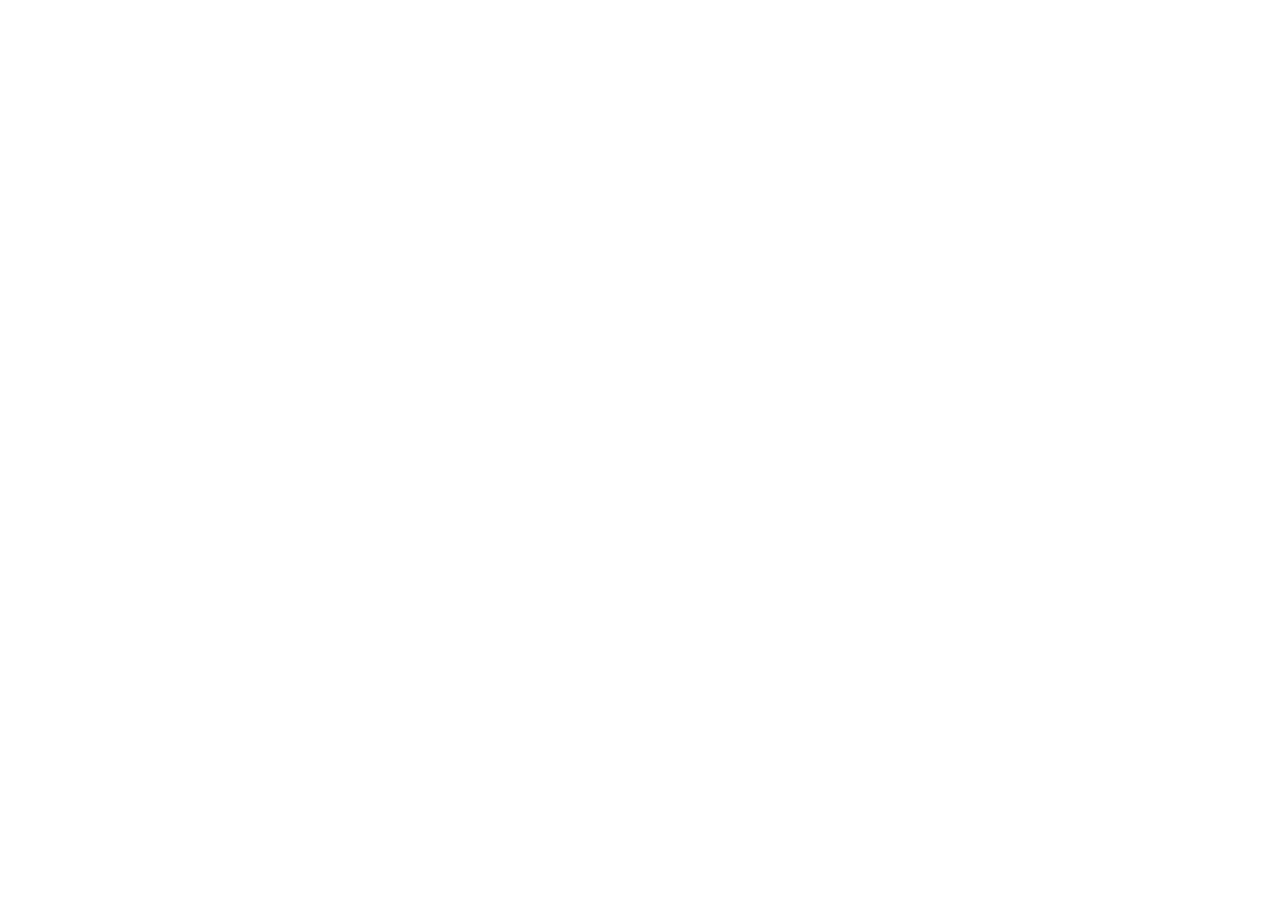
==== index.html @ 6517b7f7 "Add main HTML entry file for the Bozor Bot UI" ====
<!DOCTYPE html>
<html lang="en">
  <head>
    <meta charset="UTF-8" />
    <meta name="viewport" content="width=device-width, initial-scale=1.0, maximum-scale=1" />
    <title>Bozor Bot</title>
    <meta name="description" content="Bozor Bot — built on Replit. Update this description to reflect the app." />
    <meta name="robots" content="index, follow" />
    <meta property="og:title" content="Bozor Bot" />
    <meta property="og:description" content="Bozor Bot — built on Replit. Update this description to reflect the app." />
    <meta property="og:type" content="website" />
    <meta name="twitter:card" content="summary_large_image" />
    <meta name="twitter:title" content="Bozor Bot" />
    <meta name="twitter:description" content="Bozor Bot — built on Replit. Update this description to reflect the app." />
    <link rel="icon" type="image/svg+xml" href="/favicon.svg" />
    <link rel="preconnect" href="https://fonts.googleapis.com">
    <link rel="preconnect" href="https://fonts.gstatic.com" crossorigin>
    <link href="https://fonts.googleapis.com/css2?family=Inter:wght@400;500;600;700&display=swap" rel="stylesheet">
  </head>
  <body>
    <div id="root"></div>
    <script src="https://telegram.org/js/telegram-web-app.js"></script>
    <script type="module" src="/src/main.tsx"></script>
  </body>
</html>
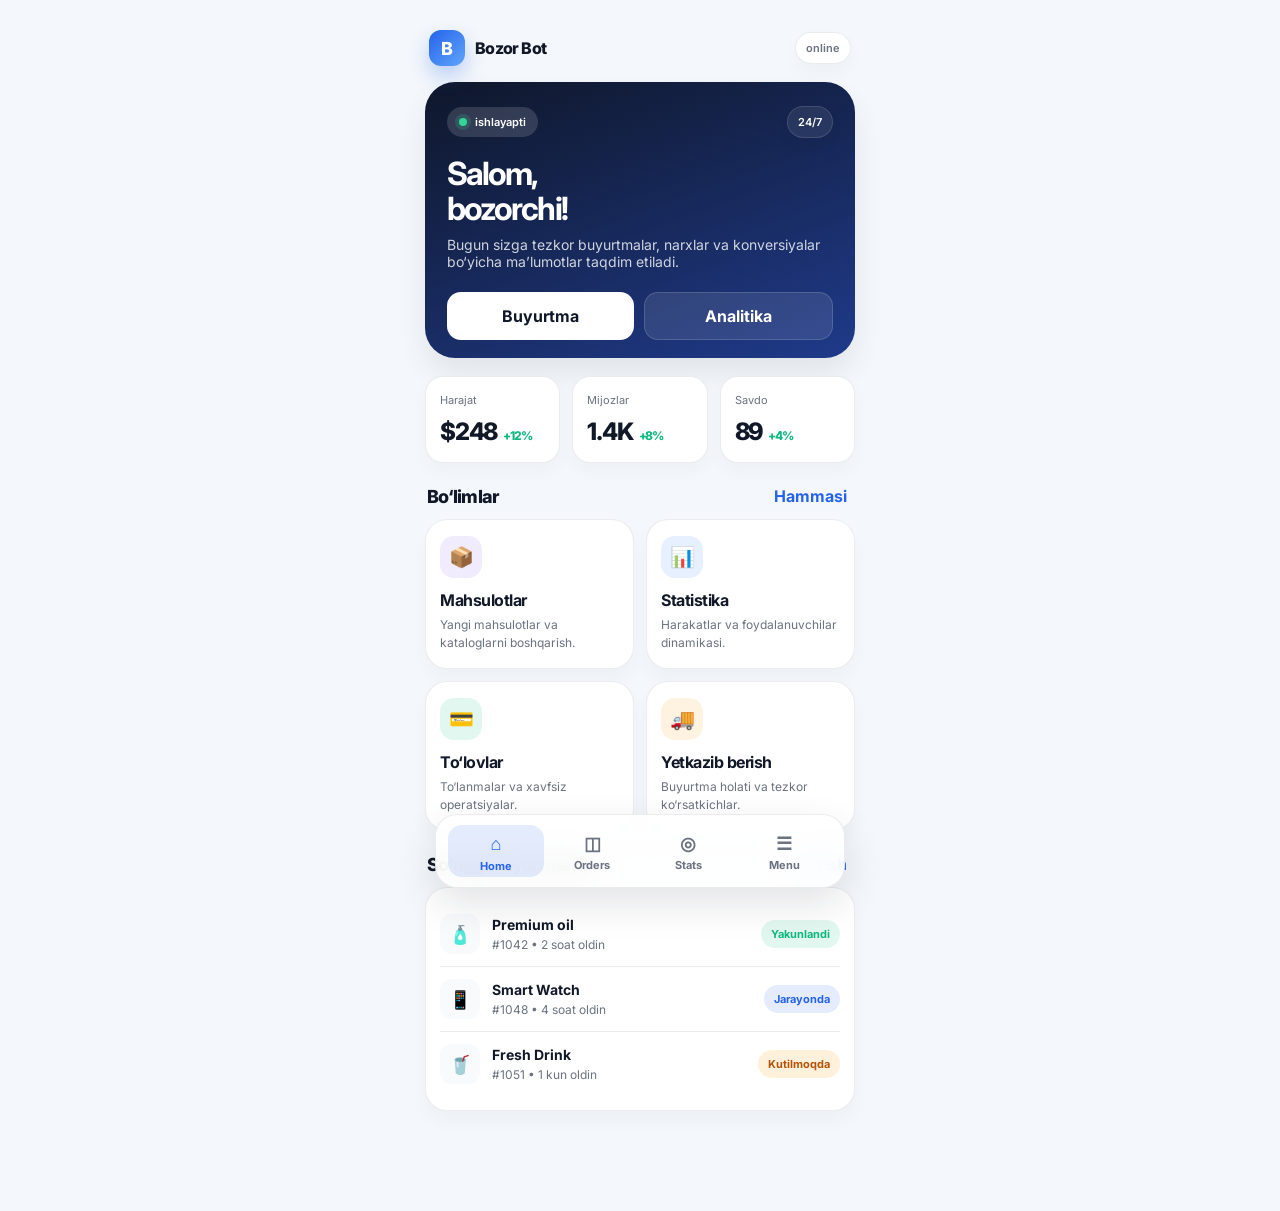
==== commit eb474ced: "Upgrade the main HTML into a Telegram mini app dashboard UI for Bozor Bot" ====
--- a/index.html
+++ b/index.html
@@ -4,22 +4,543 @@
     <meta charset="UTF-8" />
     <meta name="viewport" content="width=device-width, initial-scale=1.0, maximum-scale=1" />
     <title>Bozor Bot</title>
-    <meta name="description" content="Bozor Bot — built on Replit. Update this description to reflect the app." />
+    <meta name="description" content="Bozor Bot — Telegram mini app dashboard" />
     <meta name="robots" content="index, follow" />
     <meta property="og:title" content="Bozor Bot" />
-    <meta property="og:description" content="Bozor Bot — built on Replit. Update this description to reflect the app." />
+    <meta property="og:description" content="Bozor Bot — Telegram mini app dashboard" />
     <meta property="og:type" content="website" />
     <meta name="twitter:card" content="summary_large_image" />
     <meta name="twitter:title" content="Bozor Bot" />
-    <meta name="twitter:description" content="Bozor Bot — built on Replit. Update this description to reflect the app." />
+    <meta name="twitter:description" content="Bozor Bot — Telegram mini app dashboard" />
     <link rel="icon" type="image/svg+xml" href="/favicon.svg" />
-    <link rel="preconnect" href="https://fonts.googleapis.com">
-    <link rel="preconnect" href="https://fonts.gstatic.com" crossorigin>
-    <link href="https://fonts.googleapis.com/css2?family=Inter:wght@400;500;600;700&display=swap" rel="stylesheet">
+    <link rel="preconnect" href="https://fonts.googleapis.com" />
+    <link rel="preconnect" href="https://fonts.gstatic.com" crossorigin />
+    <link href="https://fonts.googleapis.com/css2?family=Inter:wght@400;500;600;700;800&display=swap" rel="stylesheet" />
+    <style>
+      :root {
+        --bg: #f4f7fb;
+        --panel: #ffffff;
+        --panel-strong: #111827;
+        --panel-soft: #f8fafc;
+        --text: #111827;
+        --muted: #6b7280;
+        --line: rgba(17, 24, 39, 0.08);
+        --primary: #2563eb;
+        --primary-soft: rgba(37, 99, 235, 0.12);
+        --success: #10b981;
+        --warning: #f59e0b;
+        --danger: #ef4444;
+        --shadow: 0 16px 30px rgba(15, 23, 42, 0.08);
+        --radius: 22px;
+      }
+
+      * { box-sizing: border-box; }
+
+      html, body {
+        margin: 0;
+        min-height: 100%;
+        font-family: "Inter", sans-serif;
+        background: var(--bg);
+        color: var(--text);
+      }
+
+      body {
+        display: flex;
+        justify-content: center;
+        padding: 20px 14px 100px;
+      }
+
+      .app-shell {
+        width: min(100%, 430px);
+        min-height: 100vh;
+        position: relative;
+      }
+
+      .topbar {
+        display: flex;
+        align-items: center;
+        justify-content: space-between;
+        padding: 10px 4px 16px;
+      }
+
+      .brand {
+        display: flex;
+        align-items: center;
+        gap: 10px;
+        font-weight: 800;
+        letter-spacing: -0.04em;
+      }
+
+      .brand-mark {
+        width: 36px;
+        height: 36px;
+        border-radius: 12px;
+        display: grid;
+        place-items: center;
+        background: linear-gradient(135deg, var(--primary), #60a5fa);
+        color: white;
+        box-shadow: 0 10px 20px rgba(37, 99, 235, 0.28);
+        font-size: 18px;
+      }
+
+      .mini-tag {
+        padding: 8px 10px;
+        border-radius: 999px;
+        background: var(--panel);
+        border: 1px solid var(--line);
+        box-shadow: 0 8px 18px rgba(15, 23, 42, 0.03);
+        font-size: 11px;
+        color: var(--muted);
+        font-weight: 600;
+      }
+
+      .hero {
+        background: linear-gradient(160deg, #0f172a 0%, #1f3a8a 100%);
+        color: white;
+        border-radius: 30px;
+        padding: 24px 22px 18px;
+        box-shadow: var(--shadow);
+      }
+
+      .hero-top {
+        display: flex;
+        align-items: center;
+        justify-content: space-between;
+        margin-bottom: 18px;
+      }
+
+      .status {
+        display: inline-flex;
+        align-items: center;
+        gap: 8px;
+        padding: 8px 12px;
+        border-radius: 999px;
+        background: rgba(255,255,255,0.14);
+        font-size: 11px;
+        font-weight: 600;
+      }
+
+      .dot {
+        width: 8px;
+        height: 8px;
+        border-radius: 50%;
+        background: #34d399;
+        box-shadow: 0 0 0 4px rgba(52, 211, 153, 0.18);
+      }
+
+      .hero h1 {
+        margin: 0;
+        font-size: 32px;
+        letter-spacing: -0.06em;
+        line-height: 1.1;
+      }
+
+      .hero-sub {
+        margin-top: 10px;
+        color: rgba(255, 255, 255, 0.8);
+        font-size: 14px;
+      }
+
+      .cta-row {
+        display: flex;
+        gap: 10px;
+        margin-top: 22px;
+      }
+
+      .btn {
+        flex: 1;
+        border: none;
+        border-radius: 14px;
+        padding: 13px 14px;
+        font: inherit;
+        font-weight: 700;
+        cursor: pointer;
+        transition: transform 0.15s ease, opacity 0.15s ease;
+      }
+
+      .btn:active { transform: translateY(1px) scale(0.99); }
+
+      .btn-primary {
+        background: white;
+        color: #0f172a;
+      }
+
+      .btn-ghost {
+        background: rgba(255,255,255,0.1);
+        color: white;
+        border: 1px solid rgba(255,255,255,0.15);
+      }
+
+      .stats {
+        display: grid;
+        grid-template-columns: repeat(3, minmax(0, 1fr));
+        gap: 12px;
+        margin-top: 18px;
+      }
+
+      .stat-card {
+        background: var(--panel);
+        border: 1px solid var(--line);
+        border-radius: 18px;
+        padding: 16px 14px;
+        box-shadow: 0 8px 18px rgba(15, 23, 42, 0.03);
+      }
+
+      .stat-label {
+        color: var(--muted);
+        font-size: 11px;
+        margin-bottom: 10px;
+      }
+
+      .stat-value {
+        font-size: 24px;
+        font-weight: 800;
+        letter-spacing: -0.05em;
+      }
+
+      .stat-value small {
+        font-size: 12px;
+        color: var(--success);
+        margin-left: 6px;
+      }
+
+      .section {
+        margin-top: 22px;
+      }
+
+      .section-head {
+        display: flex;
+        align-items: center;
+        justify-content: space-between;
+        margin-bottom: 12px;
+        padding: 0 2px;
+      }
+
+      .section-title {
+        font-size: 18px;
+        font-weight: 800;
+        letter-spacing: -0.04em;
+      }
+
+      .link-btn {
+        border: none;
+        background: transparent;
+        color: var(--primary);
+        font: inherit;
+        font-weight: 700;
+        cursor: pointer;
+      }
+
+      .feature-grid {
+        display: grid;
+        grid-template-columns: repeat(2, minmax(0, 1fr));
+        gap: 12px;
+      }
+
+      .feature-card {
+        background: var(--panel);
+        border: 1px solid var(--line);
+        border-radius: 22px;
+        padding: 16px 14px;
+        box-shadow: 0 10px 18px rgba(15, 23, 42, 0.03);
+      }
+
+      .feature-icon {
+        width: 42px;
+        height: 42px;
+        border-radius: 14px;
+        display: grid;
+        place-items: center;
+        font-size: 20px;
+        margin-bottom: 12px;
+      }
+
+      .purple { background: rgba(139, 92, 246, 0.12); }
+      .blue { background: rgba(59, 130, 246, 0.12); }
+      .green { background: rgba(16, 185, 129, 0.12); }
+      .amber { background: rgba(245, 158, 11, 0.12); }
+
+      .feature-card h3 {
+        margin: 0 0 6px;
+        font-size: 16px;
+        letter-spacing: -0.03em;
+      }
+
+      .feature-card p {
+        margin: 0;
+        color: var(--muted);
+        font-size: 12px;
+        line-height: 1.5;
+      }
+
+      .list-card {
+        background: var(--panel);
+        border: 1px solid var(--line);
+        border-radius: 22px;
+        padding: 14px;
+        box-shadow: 0 10px 18px rgba(15, 23, 42, 0.03);
+      }
+
+      .order-item {
+        display: flex;
+        align-items: center;
+        justify-content: space-between;
+        padding: 12px 0;
+        border-bottom: 1px solid var(--line);
+      }
+
+      .order-item:last-child {
+        border-bottom: none;
+      }
+
+      .order-left {
+        display: flex;
+        align-items: center;
+        gap: 12px;
+      }
+
+      .tiny-icon {
+        width: 40px;
+        height: 40px;
+        border-radius: 12px;
+        display: grid;
+        place-items: center;
+        font-size: 18px;
+        background: var(--panel-soft);
+      }
+
+      .order-meta strong {
+        display: block;
+        font-size: 14px;
+      }
+
+      .order-meta span {
+        color: var(--muted);
+        font-size: 12px;
+      }
+
+      .badge {
+        padding: 7px 10px;
+        border-radius: 999px;
+        font-size: 11px;
+        font-weight: 700;
+      }
+
+      .badge.success {
+        background: rgba(16, 185, 129, 0.12);
+        color: var(--success);
+      }
+
+      .badge.primary {
+        background: var(--primary-soft);
+        color: var(--primary);
+      }
+
+      .badge.warning {
+        background: rgba(245, 158, 11, 0.14);
+        color: #b45309;
+      }
+
+      .bottom-nav {
+        position: fixed;
+        left: 50%;
+        transform: translateX(-50%);
+        bottom: 12px;
+        width: min(calc(100vw - 22px), 410px);
+        background: rgba(255,255,255,0.9);
+        backdrop-filter: blur(14px);
+        border: 1px solid var(--line);
+        border-radius: 22px;
+        padding: 10px 12px;
+        display: grid;
+        grid-template-columns: repeat(4, 1fr);
+        box-shadow: 0 16px 40px rgba(17, 24, 39, 0.12);
+      }
+
+      .nav-item {
+        text-align: center;
+        color: var(--muted);
+        padding: 8px 8px 4px;
+        font-size: 11px;
+        font-weight: 700;
+      }
+
+      .nav-item strong {
+        display: block;
+        font-size: 18px;
+        margin-bottom: 4px;
+      }
+
+      .nav-item.active {
+        color: var(--primary);
+        background: var(--primary-soft);
+        border-radius: 14px;
+      }
+
+      @media (max-width: 360px) {
+        .hero h1 { font-size: 28px; }
+        .cta-row { flex-direction: column; }
+      }
+    </style>
   </head>
   <body>
-    <div id="root"></div>
+    <div class="app-shell">
+      <header class="topbar">
+        <div class="brand">
+          <div class="brand-mark">B</div>
+          <span>Bozor Bot</span>
+        </div>
+        <div class="mini-tag" id="user-tag">online</div>
+      </header>
+
+      <section class="hero">
+        <div class="hero-top">
+          <div class="status"><span class="dot"></span> ishlayapti</div>
+          <span class="mini-tag" style="background: rgba(255,255,255,0.08); color:white; border-color: rgba(255,255,255,0.12);">24/7</span>
+        </div>
+
+        <h1 id="hello-text">Salom,<br />bozorchi!</h1>
+        <div class="hero-sub">Bugun sizga tezkor buyurtmalar, narxlar va konversiyalar bo‘yicha ma’lumotlar taqdim etiladi.</div>
+
+        <div class="cta-row">
+          <button class="btn btn-primary">Buyurtma</button>
+          <button class="btn btn-ghost">Analitika</button>
+        </div>
+      </section>
+
+      <section class="stats">
+        <div class="stat-card">
+          <div class="stat-label">Harajat</div>
+          <div class="stat-value">$248<small>+12%</small></div>
+        </div>
+        <div class="stat-card">
+          <div class="stat-label">Mijozlar</div>
+          <div class="stat-value">1.4K<small>+8%</small></div>
+        </div>
+        <div class="stat-card">
+          <div class="stat-label">Savdo</div>
+          <div class="stat-value">89<small>+4%</small></div>
+        </div>
+      </section>
+
+      <section class="section">
+        <div class="section-head">
+          <div class="section-title">Bo‘limlar</div>
+          <button class="link-btn">Hammasi</button>
+        </div>
+
+        <div class="feature-grid">
+          <div class="feature-card">
+            <div class="feature-icon purple">📦</div>
+            <h3>Mahsulotlar</h3>
+            <p>Yangi mahsulotlar va kataloglarni boshqarish.</p>
+          </div>
+
+          <div class="feature-card">
+            <div class="feature-icon blue">📊</div>
+            <h3>Statistika</h3>
+            <p>Harakatlar va foydalanuvchilar dinamikasi.</p>
+          </div>
+
+          <div class="feature-card">
+            <div class="feature-icon green">💳</div>
+            <h3>To‘lovlar</h3>
+            <p>To‘lanmalar va xavfsiz operatsiyalar.</p>
+          </div>
+
+          <div class="feature-card">
+            <div class="feature-icon amber">🚚</div>
+            <h3>Yetkazib berish</h3>
+            <p>Buyurtma holati va tezkor ko‘rsatkichlar.</p>
+          </div>
+        </div>
+      </section>
+
+      <section class="section">
+        <div class="section-head">
+          <div class="section-title">So‘nggi buyurtmalar</div>
+          <button class="link-btn">Ko‘rish</button>
+        </div>
+
+        <div class="list-card">
+          <div class="order-item">
+            <div class="order-left">
+              <div class="tiny-icon">🧴</div>
+              <div class="order-meta">
+                <strong>Premium oil</strong>
+                <span>#1042 • 2 soat oldin</span>
+              </div>
+            </div>
+            <span class="badge success">Yakunlandi</span>
+          </div>
+
+          <div class="order-item">
+            <div class="order-left">
+              <div class="tiny-icon">📱</div>
+              <div class="order-meta">
+                <strong>Smart Watch</strong>
+                <span>#1048 • 4 soat oldin</span>
+              </div>
+            </div>
+            <span class="badge primary">Jarayonda</span>
+          </div>
+
+          <div class="order-item">
+            <div class="order-left">
+              <div class="tiny-icon">🥤</div>
+              <div class="order-meta">
+                <strong>Fresh Drink</strong>
+                <span>#1051 • 1 kun oldin</span>
+              </div>
+            </div>
+            <span class="badge warning">Kutilmoqda</span>
+          </div>
+        </div>
+      </section>
+    </div>
+
+    <nav class="bottom-nav" aria-label="Bottom navigation">
+      <div class="nav-item active"><strong>⌂</strong>Home</div>
+      <div class="nav-item"><strong>◫</strong>Orders</div>
+      <div class="nav-item"><strong>◎</strong>Stats</div>
+      <div class="nav-item"><strong>☰</strong>Menu</div>
+    </nav>
+
     <script src="https://telegram.org/js/telegram-web-app.js"></script>
-    <script type="module" src="/src/main.tsx"></script>
+    <script>
+      const tg = window.Telegram && window.Telegram.WebApp ? window.Telegram.WebApp : null;
+
+      function initTelegramApp() {
+        if (!tg) return;
+
+        tg.ready();
+        tg.expand();
+
+        const user = tg.initDataUnsafe && tg.initDataUnsafe.user;
+        if (user && user.first_name) {
+          const helloText = document.getElementById('hello-text');
+          if (helloText) {
+            helloText.innerHTML = `Salom,<br />${user.first_name}!`;
+          }
+        }
+
+        const userTag = document.getElementById('user-tag');
+        if (userTag) {
+          userTag.textContent = user && user.username ? '@' + user.username : 'online';
+        }
+
+        if (tg.themeParams) {
+          const colors = tg.themeParams;
+          document.documentElement.style.setProperty('--primary', colors.button_color || '#2563eb');
+          document.documentElement.style.setProperty('--primary-soft', (colors.button_color || '#2563eb') + '22');
+          document.documentElement.style.setProperty('--bg', colors.bg_color || '#f4f7fb');
+          document.documentElement.style.setProperty('--panel', colors.secondary_bg_color || '#ffffff');
+          document.documentElement.style.setProperty('--text', colors.text_color || '#111827');
+          document.documentElement.style.setProperty('--muted', colors.hint_color || '#6b7280');
+        }
+      }
+
+      initTelegramApp();
+    </script>
   </body>
 </html>
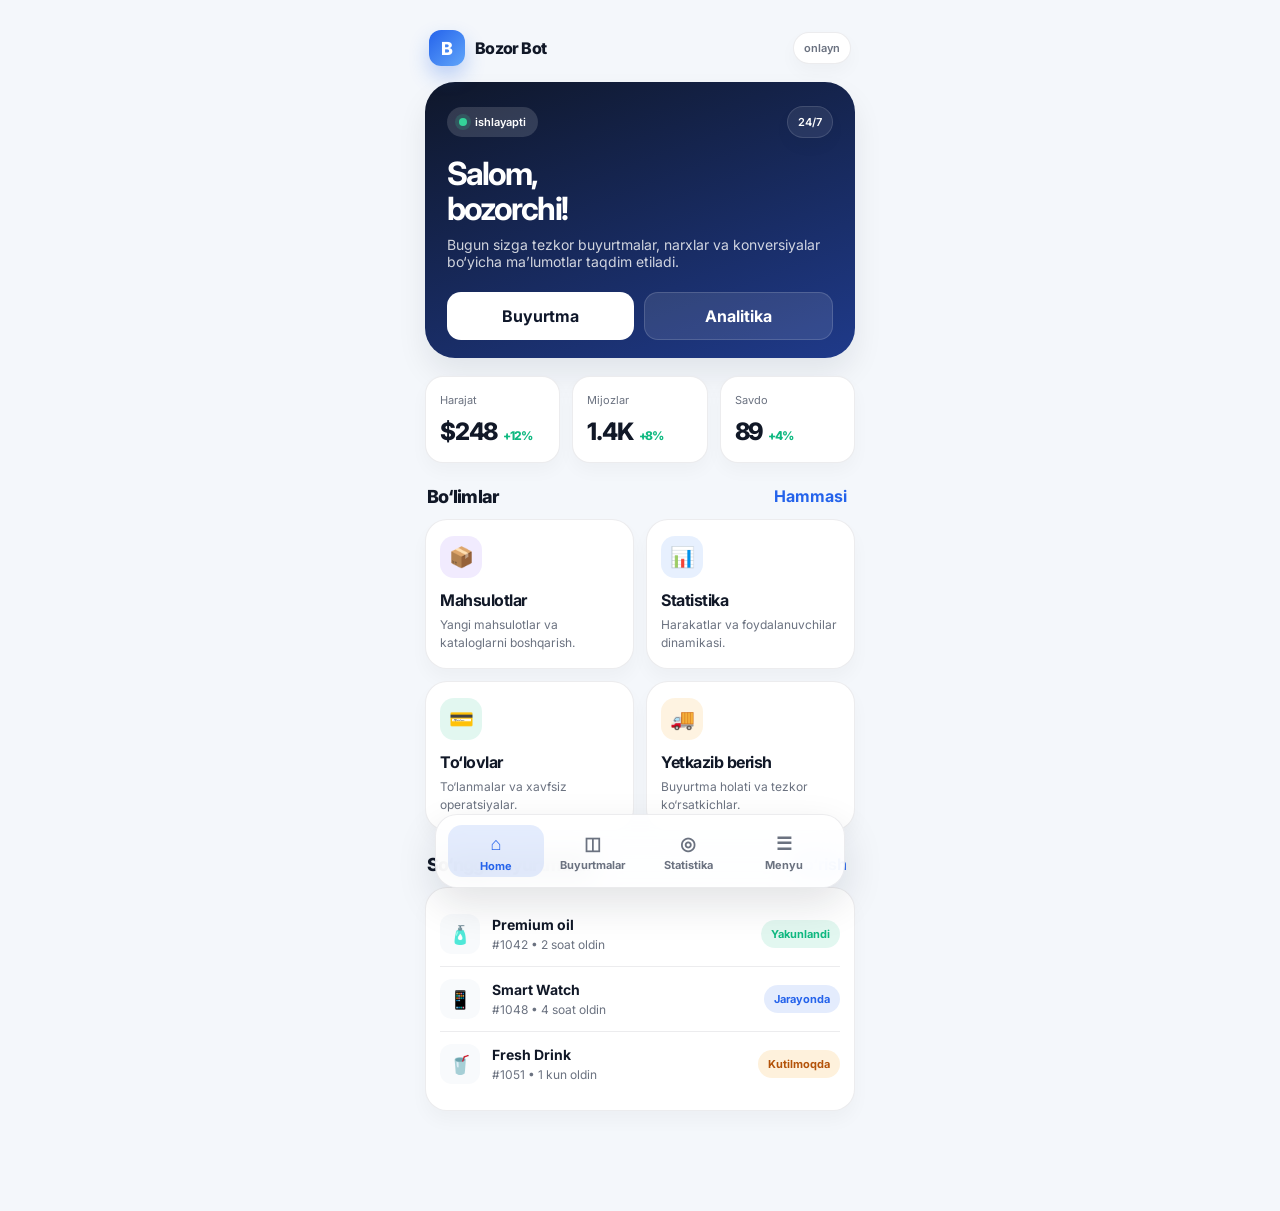
==== commit d3b012c5: "Translate the Bozor Bot dashboard UI text into Uzbek" ====
--- a/index.html
+++ b/index.html
@@ -390,7 +390,7 @@
           <div class="brand-mark">B</div>
           <span>Bozor Bot</span>
         </div>
-        <div class="mini-tag" id="user-tag">online</div>
+        <div class="mini-tag" id="user-tag">onlayn</div>
       </header>
 
       <section class="hero">
@@ -501,9 +501,9 @@
 
     <nav class="bottom-nav" aria-label="Bottom navigation">
       <div class="nav-item active"><strong>⌂</strong>Home</div>
-      <div class="nav-item"><strong>◫</strong>Orders</div>
-      <div class="nav-item"><strong>◎</strong>Stats</div>
-      <div class="nav-item"><strong>☰</strong>Menu</div>
+      <div class="nav-item"><strong>◫</strong>Buyurtmalar</div>
+      <div class="nav-item"><strong>◎</strong>Statistika</div>
+      <div class="nav-item"><strong>☰</strong>Menyu</div>
     </nav>
 
     <script src="https://telegram.org/js/telegram-web-app.js"></script>
@@ -526,7 +526,7 @@
 
         const userTag = document.getElementById('user-tag');
         if (userTag) {
-          userTag.textContent = user && user.username ? '@' + user.username : 'online';
+          userTag.textContent = user && user.username ? '@' + user.username : 'onlayn';
         }
 
         if (tg.themeParams) {
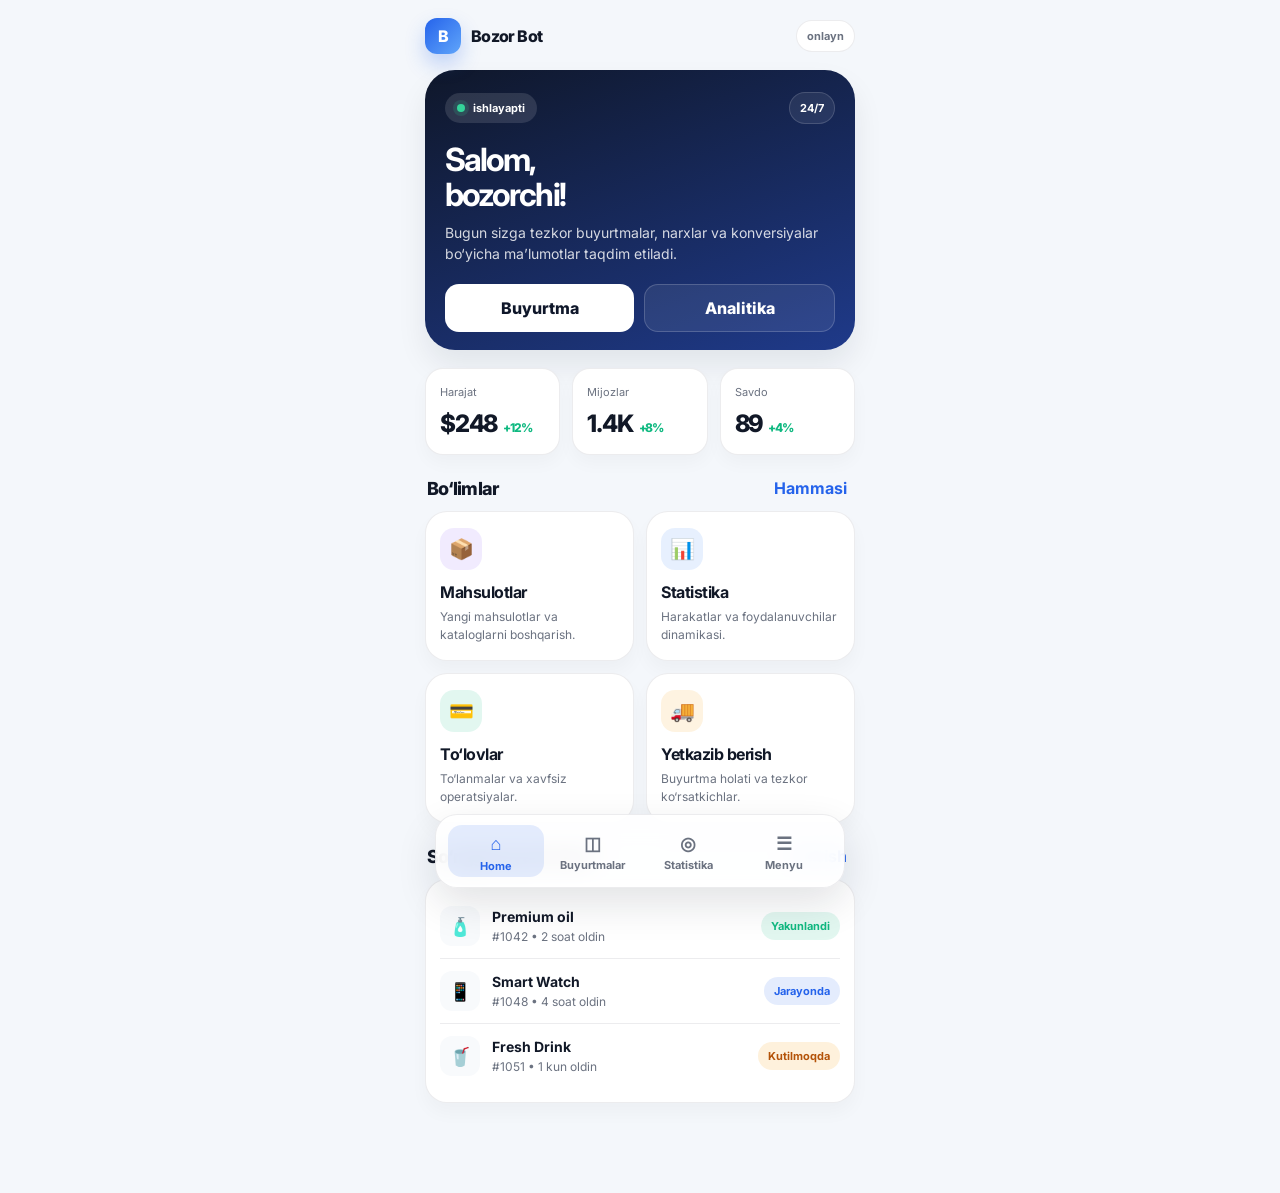
==== commit fb4f6abc: "Make the Bozor Bot HTML match a Telegram mini app market dashboard and save it in the repo" ====
--- a/index.html
+++ b/index.html
@@ -1,17 +1,17 @@
 <!DOCTYPE html>
-<html lang="en">
+<html lang="uz">
   <head>
     <meta charset="UTF-8" />
     <meta name="viewport" content="width=device-width, initial-scale=1.0, maximum-scale=1" />
     <title>Bozor Bot</title>
-    <meta name="description" content="Bozor Bot — Telegram mini app dashboard" />
+    <meta name="description" content="Bozor Bot — Telegram mini app for market and orders" />
     <meta name="robots" content="index, follow" />
     <meta property="og:title" content="Bozor Bot" />
-    <meta property="og:description" content="Bozor Bot — Telegram mini app dashboard" />
+    <meta property="og:description" content="Bozor Bot — Telegram mini app for market and orders" />
     <meta property="og:type" content="website" />
     <meta name="twitter:card" content="summary_large_image" />
     <meta name="twitter:title" content="Bozor Bot" />
-    <meta name="twitter:description" content="Bozor Bot — Telegram mini app dashboard" />
+    <meta name="twitter:description" content="Bozor Bot — Telegram mini app for market and orders" />
     <link rel="icon" type="image/svg+xml" href="/favicon.svg" />
     <link rel="preconnect" href="https://fonts.googleapis.com" />
     <link rel="preconnect" href="https://fonts.gstatic.com" crossorigin />
@@ -20,7 +20,6 @@
       :root {
         --bg: #f4f7fb;
         --panel: #ffffff;
-        --panel-strong: #111827;
         --panel-soft: #f8fafc;
         --text: #111827;
         --muted: #6b7280;
@@ -31,7 +30,6 @@
         --warning: #f59e0b;
         --danger: #ef4444;
         --shadow: 0 16px 30px rgba(15, 23, 42, 0.08);
-        --radius: 22px;
       }
 
       * { box-sizing: border-box; }
@@ -47,20 +45,18 @@
       body {
         display: flex;
         justify-content: center;
-        padding: 20px 14px 100px;
+        padding: 18px 14px 90px;
       }
 
       .app-shell {
         width: min(100%, 430px);
-        min-height: 100vh;
-        position: relative;
       }
 
       .topbar {
         display: flex;
         align-items: center;
         justify-content: space-between;
-        padding: 10px 4px 16px;
+        margin-bottom: 16px;
       }
 
       .brand {
@@ -79,33 +75,31 @@
         place-items: center;
         background: linear-gradient(135deg, var(--primary), #60a5fa);
         color: white;
-        box-shadow: 0 10px 20px rgba(37, 99, 235, 0.28);
-        font-size: 18px;
-      }
-
-      .mini-tag {
+        box-shadow: 0 10px 20px rgba(37, 99, 235, 0.25);
+      }
+
+      .chip {
         padding: 8px 10px;
         border-radius: 999px;
         background: var(--panel);
         border: 1px solid var(--line);
-        box-shadow: 0 8px 18px rgba(15, 23, 42, 0.03);
         font-size: 11px;
         color: var(--muted);
-        font-weight: 600;
+        font-weight: 700;
       }
 
       .hero {
         background: linear-gradient(160deg, #0f172a 0%, #1f3a8a 100%);
         color: white;
         border-radius: 30px;
-        padding: 24px 22px 18px;
+        padding: 22px 20px 18px;
         box-shadow: var(--shadow);
       }
 
       .hero-top {
         display: flex;
-        align-items: center;
         justify-content: space-between;
+        align-items: center;
         margin-bottom: 18px;
       }
 
@@ -115,9 +109,9 @@
         gap: 8px;
         padding: 8px 12px;
         border-radius: 999px;
-        background: rgba(255,255,255,0.14);
+        background: rgba(255,255,255,0.12);
         font-size: 11px;
-        font-weight: 600;
+        font-weight: 700;
       }
 
       .dot {
@@ -125,7 +119,7 @@
         height: 8px;
         border-radius: 50%;
         background: #34d399;
-        box-shadow: 0 0 0 4px rgba(52, 211, 153, 0.18);
+        box-shadow: 0 0 0 4px rgba(52, 211, 153, 0.15);
       }
 
       .hero h1 {
@@ -137,14 +131,15 @@
 
       .hero-sub {
         margin-top: 10px;
-        color: rgba(255, 255, 255, 0.8);
+        color: rgba(255,255,255,0.82);
         font-size: 14px;
+        line-height: 1.5;
       }
 
       .cta-row {
         display: flex;
         gap: 10px;
-        margin-top: 22px;
+        margin-top: 20px;
       }
 
       .btn {
@@ -153,12 +148,9 @@
         border-radius: 14px;
         padding: 13px 14px;
         font: inherit;
-        font-weight: 700;
+        font-weight: 800;
         cursor: pointer;
-        transition: transform 0.15s ease, opacity 0.15s ease;
-      }
-
-      .btn:active { transform: translateY(1px) scale(0.99); }
+      }
 
       .btn-primary {
         background: white;
@@ -166,9 +158,9 @@
       }
 
       .btn-ghost {
-        background: rgba(255,255,255,0.1);
+        background: rgba(255,255,255,0.08);
         color: white;
-        border: 1px solid rgba(255,255,255,0.15);
+        border: 1px solid rgba(255,255,255,0.18);
       }
 
       .stats {
@@ -285,13 +277,12 @@
         display: flex;
         align-items: center;
         justify-content: space-between;
+        gap: 10px;
         padding: 12px 0;
         border-bottom: 1px solid var(--line);
       }
 
-      .order-item:last-child {
-        border-bottom: none;
-      }
+      .order-item:last-child { border-bottom: none; }
 
       .order-left {
         display: flex;
@@ -305,8 +296,8 @@
         border-radius: 12px;
         display: grid;
         place-items: center;
+        background: var(--panel-soft);
         font-size: 18px;
-        background: var(--panel-soft);
       }
 
       .order-meta strong {
@@ -348,7 +339,7 @@
         bottom: 12px;
         width: min(calc(100vw - 22px), 410px);
         background: rgba(255,255,255,0.9);
-        backdrop-filter: blur(14px);
+        backdrop-filter: blur(12px);
         border: 1px solid var(--line);
         border-radius: 22px;
         padding: 10px 12px;
@@ -390,13 +381,13 @@
           <div class="brand-mark">B</div>
           <span>Bozor Bot</span>
         </div>
-        <div class="mini-tag" id="user-tag">onlayn</div>
+        <div class="chip" id="user-tag">onlayn</div>
       </header>
 
       <section class="hero">
         <div class="hero-top">
           <div class="status"><span class="dot"></span> ishlayapti</div>
-          <span class="mini-tag" style="background: rgba(255,255,255,0.08); color:white; border-color: rgba(255,255,255,0.12);">24/7</span>
+          <span class="chip" style="background: rgba(255,255,255,0.08); color: white; border-color: rgba(255,255,255,0.15);">24/7</span>
         </div>
 
         <h1 id="hello-text">Salom,<br />bozorchi!</h1>
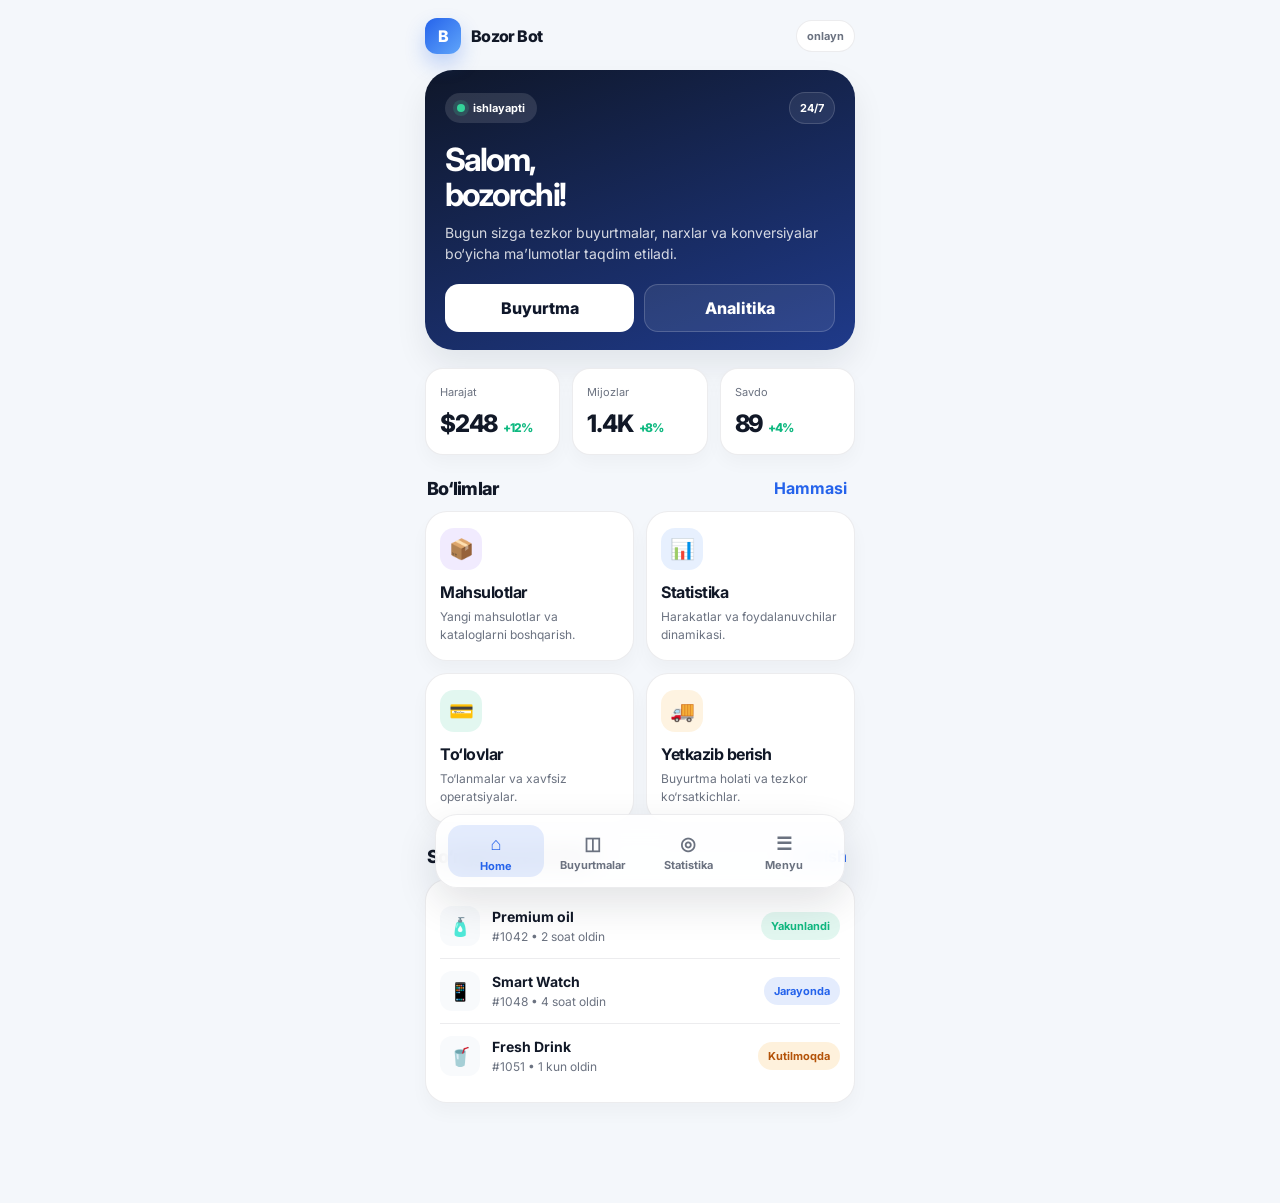
==== commit d47f3f49: "Update the app for a mobile-first Telegram mini app dashboard and save it in the repository" ====
--- a/index.html
+++ b/index.html
@@ -29,7 +29,7 @@
         --success: #10b981;
         --warning: #f59e0b;
         --danger: #ef4444;
-        --shadow: 0 16px 30px rgba(15, 23, 42, 0.08);
+        --shadow: 0 16px 32px rgba(15, 23, 42, 0.08);
       }
 
       * { box-sizing: border-box; }
@@ -45,7 +45,7 @@
       body {
         display: flex;
         justify-content: center;
-        padding: 18px 14px 90px;
+        padding: 18px 14px 100px;
       }
 
       .app-shell {
@@ -91,7 +91,7 @@
       .hero {
         background: linear-gradient(160deg, #0f172a 0%, #1f3a8a 100%);
         color: white;
-        border-radius: 30px;
+        border-radius: 28px;
         padding: 22px 20px 18px;
         box-shadow: var(--shadow);
       }
@@ -119,7 +119,7 @@
         height: 8px;
         border-radius: 50%;
         background: #34d399;
-        box-shadow: 0 0 0 4px rgba(52, 211, 153, 0.15);
+        box-shadow: 0 0 0 4px rgba(52, 211, 153, 0.18);
       }
 
       .hero h1 {
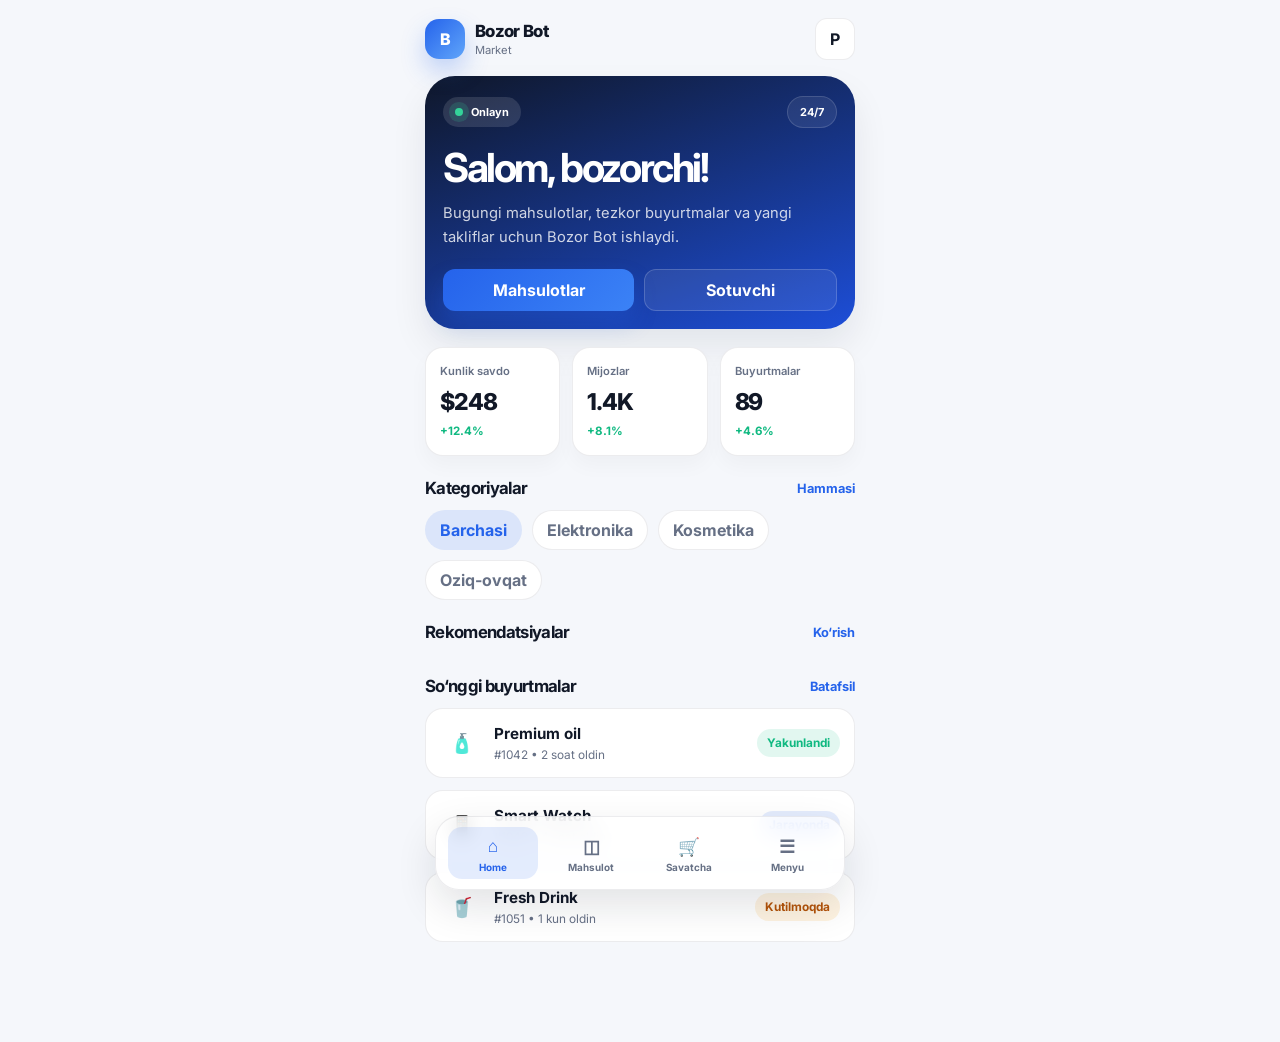
==== commit 91c8ba13: "Create Bozor Bot marketplace storefront prototype with homepage, products, cart, seller, and admin v" ====
--- a/index.html
+++ b/index.html
@@ -2,536 +2,151 @@
 <html lang="uz">
   <head>
     <meta charset="UTF-8" />
-    <meta name="viewport" content="width=device-width, initial-scale=1.0, maximum-scale=1" />
-    <title>Bozor Bot</title>
-    <meta name="description" content="Bozor Bot — Telegram mini app for market and orders" />
-    <meta name="robots" content="index, follow" />
-    <meta property="og:title" content="Bozor Bot" />
-    <meta property="og:description" content="Bozor Bot — Telegram mini app for market and orders" />
-    <meta property="og:type" content="website" />
-    <meta name="twitter:card" content="summary_large_image" />
-    <meta name="twitter:title" content="Bozor Bot" />
-    <meta name="twitter:description" content="Bozor Bot — Telegram mini app for market and orders" />
-    <link rel="icon" type="image/svg+xml" href="/favicon.svg" />
+    <meta name="viewport" content="width=device-width, initial-scale=1.0" />
+    <title>Bozor Bot | Bosh sahifa</title>
+    <meta name="description" content="Bozor Bot marketplace and Telegram mini app" />
     <link rel="preconnect" href="https://fonts.googleapis.com" />
     <link rel="preconnect" href="https://fonts.gstatic.com" crossorigin />
     <link href="https://fonts.googleapis.com/css2?family=Inter:wght@400;500;600;700;800&display=swap" rel="stylesheet" />
-    <style>
-      :root {
-        --bg: #f4f7fb;
-        --panel: #ffffff;
-        --panel-soft: #f8fafc;
-        --text: #111827;
-        --muted: #6b7280;
-        --line: rgba(17, 24, 39, 0.08);
-        --primary: #2563eb;
-        --primary-soft: rgba(37, 99, 235, 0.12);
-        --success: #10b981;
-        --warning: #f59e0b;
-        --danger: #ef4444;
-        --shadow: 0 16px 32px rgba(15, 23, 42, 0.08);
-      }
-
-      * { box-sizing: border-box; }
-
-      html, body {
-        margin: 0;
-        min-height: 100%;
-        font-family: "Inter", sans-serif;
-        background: var(--bg);
-        color: var(--text);
-      }
-
-      body {
-        display: flex;
-        justify-content: center;
-        padding: 18px 14px 100px;
-      }
-
-      .app-shell {
-        width: min(100%, 430px);
-      }
-
-      .topbar {
-        display: flex;
-        align-items: center;
-        justify-content: space-between;
-        margin-bottom: 16px;
-      }
-
-      .brand {
-        display: flex;
-        align-items: center;
-        gap: 10px;
-        font-weight: 800;
-        letter-spacing: -0.04em;
-      }
-
-      .brand-mark {
-        width: 36px;
-        height: 36px;
-        border-radius: 12px;
-        display: grid;
-        place-items: center;
-        background: linear-gradient(135deg, var(--primary), #60a5fa);
-        color: white;
-        box-shadow: 0 10px 20px rgba(37, 99, 235, 0.25);
-      }
-
-      .chip {
-        padding: 8px 10px;
-        border-radius: 999px;
-        background: var(--panel);
-        border: 1px solid var(--line);
-        font-size: 11px;
-        color: var(--muted);
-        font-weight: 700;
-      }
-
-      .hero {
-        background: linear-gradient(160deg, #0f172a 0%, #1f3a8a 100%);
-        color: white;
-        border-radius: 28px;
-        padding: 22px 20px 18px;
-        box-shadow: var(--shadow);
-      }
-
-      .hero-top {
-        display: flex;
-        justify-content: space-between;
-        align-items: center;
-        margin-bottom: 18px;
-      }
-
-      .status {
-        display: inline-flex;
-        align-items: center;
-        gap: 8px;
-        padding: 8px 12px;
-        border-radius: 999px;
-        background: rgba(255,255,255,0.12);
-        font-size: 11px;
-        font-weight: 700;
-      }
-
-      .dot {
-        width: 8px;
-        height: 8px;
-        border-radius: 50%;
-        background: #34d399;
-        box-shadow: 0 0 0 4px rgba(52, 211, 153, 0.18);
-      }
-
-      .hero h1 {
-        margin: 0;
-        font-size: 32px;
-        letter-spacing: -0.06em;
-        line-height: 1.1;
-      }
-
-      .hero-sub {
-        margin-top: 10px;
-        color: rgba(255,255,255,0.82);
-        font-size: 14px;
-        line-height: 1.5;
-      }
-
-      .cta-row {
-        display: flex;
-        gap: 10px;
-        margin-top: 20px;
-      }
-
-      .btn {
-        flex: 1;
-        border: none;
-        border-radius: 14px;
-        padding: 13px 14px;
-        font: inherit;
-        font-weight: 800;
-        cursor: pointer;
-      }
-
-      .btn-primary {
-        background: white;
-        color: #0f172a;
-      }
-
-      .btn-ghost {
-        background: rgba(255,255,255,0.08);
-        color: white;
-        border: 1px solid rgba(255,255,255,0.18);
-      }
-
-      .stats {
-        display: grid;
-        grid-template-columns: repeat(3, minmax(0, 1fr));
-        gap: 12px;
-        margin-top: 18px;
-      }
-
-      .stat-card {
-        background: var(--panel);
-        border: 1px solid var(--line);
-        border-radius: 18px;
-        padding: 16px 14px;
-        box-shadow: 0 8px 18px rgba(15, 23, 42, 0.03);
-      }
-
-      .stat-label {
-        color: var(--muted);
-        font-size: 11px;
-        margin-bottom: 10px;
-      }
-
-      .stat-value {
-        font-size: 24px;
-        font-weight: 800;
-        letter-spacing: -0.05em;
-      }
-
-      .stat-value small {
-        font-size: 12px;
-        color: var(--success);
-        margin-left: 6px;
-      }
-
-      .section {
-        margin-top: 22px;
-      }
-
-      .section-head {
-        display: flex;
-        align-items: center;
-        justify-content: space-between;
-        margin-bottom: 12px;
-        padding: 0 2px;
-      }
-
-      .section-title {
-        font-size: 18px;
-        font-weight: 800;
-        letter-spacing: -0.04em;
-      }
-
-      .link-btn {
-        border: none;
-        background: transparent;
-        color: var(--primary);
-        font: inherit;
-        font-weight: 700;
-        cursor: pointer;
-      }
-
-      .feature-grid {
-        display: grid;
-        grid-template-columns: repeat(2, minmax(0, 1fr));
-        gap: 12px;
-      }
-
-      .feature-card {
-        background: var(--panel);
-        border: 1px solid var(--line);
-        border-radius: 22px;
-        padding: 16px 14px;
-        box-shadow: 0 10px 18px rgba(15, 23, 42, 0.03);
-      }
-
-      .feature-icon {
-        width: 42px;
-        height: 42px;
-        border-radius: 14px;
-        display: grid;
-        place-items: center;
-        font-size: 20px;
-        margin-bottom: 12px;
-      }
-
-      .purple { background: rgba(139, 92, 246, 0.12); }
-      .blue { background: rgba(59, 130, 246, 0.12); }
-      .green { background: rgba(16, 185, 129, 0.12); }
-      .amber { background: rgba(245, 158, 11, 0.12); }
-
-      .feature-card h3 {
-        margin: 0 0 6px;
-        font-size: 16px;
-        letter-spacing: -0.03em;
-      }
-
-      .feature-card p {
-        margin: 0;
-        color: var(--muted);
-        font-size: 12px;
-        line-height: 1.5;
-      }
-
-      .list-card {
-        background: var(--panel);
-        border: 1px solid var(--line);
-        border-radius: 22px;
-        padding: 14px;
-        box-shadow: 0 10px 18px rgba(15, 23, 42, 0.03);
-      }
-
-      .order-item {
-        display: flex;
-        align-items: center;
-        justify-content: space-between;
-        gap: 10px;
-        padding: 12px 0;
-        border-bottom: 1px solid var(--line);
-      }
-
-      .order-item:last-child { border-bottom: none; }
-
-      .order-left {
-        display: flex;
-        align-items: center;
-        gap: 12px;
-      }
-
-      .tiny-icon {
-        width: 40px;
-        height: 40px;
-        border-radius: 12px;
-        display: grid;
-        place-items: center;
-        background: var(--panel-soft);
-        font-size: 18px;
-      }
-
-      .order-meta strong {
-        display: block;
-        font-size: 14px;
-      }
-
-      .order-meta span {
-        color: var(--muted);
-        font-size: 12px;
-      }
-
-      .badge {
-        padding: 7px 10px;
-        border-radius: 999px;
-        font-size: 11px;
-        font-weight: 700;
-      }
-
-      .badge.success {
-        background: rgba(16, 185, 129, 0.12);
-        color: var(--success);
-      }
-
-      .badge.primary {
-        background: var(--primary-soft);
-        color: var(--primary);
-      }
-
-      .badge.warning {
-        background: rgba(245, 158, 11, 0.14);
-        color: #b45309;
-      }
-
-      .bottom-nav {
-        position: fixed;
-        left: 50%;
-        transform: translateX(-50%);
-        bottom: 12px;
-        width: min(calc(100vw - 22px), 410px);
-        background: rgba(255,255,255,0.9);
-        backdrop-filter: blur(12px);
-        border: 1px solid var(--line);
-        border-radius: 22px;
-        padding: 10px 12px;
-        display: grid;
-        grid-template-columns: repeat(4, 1fr);
-        box-shadow: 0 16px 40px rgba(17, 24, 39, 0.12);
-      }
-
-      .nav-item {
-        text-align: center;
-        color: var(--muted);
-        padding: 8px 8px 4px;
-        font-size: 11px;
-        font-weight: 700;
-      }
-
-      .nav-item strong {
-        display: block;
-        font-size: 18px;
-        margin-bottom: 4px;
-      }
-
-      .nav-item.active {
-        color: var(--primary);
-        background: var(--primary-soft);
-        border-radius: 14px;
-      }
-
-      @media (max-width: 360px) {
-        .hero h1 { font-size: 28px; }
-        .cta-row { flex-direction: column; }
-      }
-    </style>
+    <link rel="stylesheet" href="styles.css" />
   </head>
   <body>
     <div class="app-shell">
       <header class="topbar">
         <div class="brand">
           <div class="brand-mark">B</div>
-          <span>Bozor Bot</span>
+          <div>
+            <div class="brand-name">Bozor Bot</div>
+            <div class="brand-sub">Market</div>
+          </div>
         </div>
-        <div class="chip" id="user-tag">onlayn</div>
+        <button class="secondary-btn" id="profileButton">P</button>
       </header>
 
-      <section class="hero">
-        <div class="hero-top">
-          <div class="status"><span class="dot"></span> ishlayapti</div>
-          <span class="chip" style="background: rgba(255,255,255,0.08); color: white; border-color: rgba(255,255,255,0.15);">24/7</span>
+      <section class="hero-card">
+        <div class="hero-topline">
+          <span class="status-pill">
+            <span class="status-dot"></span>
+            Onlayn
+          </span>
+          <span class="mini-badge">24/7</span>
         </div>
 
-        <h1 id="hello-text">Salom,<br />bozorchi!</h1>
-        <div class="hero-sub">Bugun sizga tezkor buyurtmalar, narxlar va konversiyalar bo‘yicha ma’lumotlar taqdim etiladi.</div>
+        <h1>Salom, bozorchi!</h1>
+        <p>
+          Bugungi mahsulotlar, tezkor buyurtmalar va yangi takliflar uchun Bozor Bot
+          ishlaydi.
+        </p>
 
         <div class="cta-row">
-          <button class="btn btn-primary">Buyurtma</button>
-          <button class="btn btn-ghost">Analitika</button>
+          <a href="products.html" class="primary-btn">Mahsulotlar</a>
+          <a href="seller.html" class="ghost-btn">Sotuvchi</a>
         </div>
       </section>
 
-      <section class="stats">
-        <div class="stat-card">
-          <div class="stat-label">Harajat</div>
-          <div class="stat-value">$248<small>+12%</small></div>
+      <section class="stats-grid">
+        <article class="stat-card">
+          <div class="stat-label">Kunlik savdo</div>
+          <div class="stat-value">$248</div>
+          <div class="stat-trend up">+12.4%</div>
+        </article>
+        <article class="stat-card">
+          <div class="stat-label">Mijozlar</div>
+          <div class="stat-value">1.4K</div>
+          <div class="stat-trend up">+8.1%</div>
+        </article>
+        <article class="stat-card">
+          <div class="stat-label">Buyurtmalar</div>
+          <div class="stat-value">89</div>
+          <div class="stat-trend up">+4.6%</div>
+        </article>
+      </section>
+
+      <section class="section-block">
+        <div class="section-head">
+          <h2>Kategoriyalar</h2>
+          <a href="products.html">Hammasi</a>
         </div>
-        <div class="stat-card">
-          <div class="stat-label">Mijozlar</div>
-          <div class="stat-value">1.4K<small>+8%</small></div>
-        </div>
-        <div class="stat-card">
-          <div class="stat-label">Savdo</div>
-          <div class="stat-value">89<small>+4%</small></div>
+
+        <div class="chip-row">
+          <button class="chip active">Barchasi</button>
+          <button class="chip">Elektronika</button>
+          <button class="chip">Kosmetika</button>
+          <button class="chip">Oziq-ovqat</button>
         </div>
       </section>
 
-      <section class="section">
+      <section class="section-block">
         <div class="section-head">
-          <div class="section-title">Bo‘limlar</div>
-          <button class="link-btn">Hammasi</button>
+          <h2>Rekomendatsiyalar</h2>
+          <a href="products.html">Ko‘rish</a>
         </div>
 
-        <div class="feature-grid">
-          <div class="feature-card">
-            <div class="feature-icon purple">📦</div>
-            <h3>Mahsulotlar</h3>
-            <p>Yangi mahsulotlar va kataloglarni boshqarish.</p>
-          </div>
-
-          <div class="feature-card">
-            <div class="feature-icon blue">📊</div>
-            <h3>Statistika</h3>
-            <p>Harakatlar va foydalanuvchilar dinamikasi.</p>
-          </div>
-
-          <div class="feature-card">
-            <div class="feature-icon green">💳</div>
-            <h3>To‘lovlar</h3>
-            <p>To‘lanmalar va xavfsiz operatsiyalar.</p>
-          </div>
-
-          <div class="feature-card">
-            <div class="feature-icon amber">🚚</div>
-            <h3>Yetkazib berish</h3>
-            <p>Buyurtma holati va tezkor ko‘rsatkichlar.</p>
-          </div>
-        </div>
+        <div class="product-grid" id="homeProducts"></div>
       </section>
 
-      <section class="section">
+      <section class="section-block">
         <div class="section-head">
-          <div class="section-title">So‘nggi buyurtmalar</div>
-          <button class="link-btn">Ko‘rish</button>
+          <h2>So‘nggi buyurtmalar</h2>
+          <a href="cart.html">Batafsil</a>
         </div>
 
-        <div class="list-card">
+        <div class="order-list">
           <div class="order-item">
             <div class="order-left">
-              <div class="tiny-icon">🧴</div>
-              <div class="order-meta">
+              <div class="order-icon">🧴</div>
+              <div>
                 <strong>Premium oil</strong>
                 <span>#1042 • 2 soat oldin</span>
               </div>
             </div>
-            <span class="badge success">Yakunlandi</span>
+            <span class="status-tag success">Yakunlandi</span>
           </div>
 
           <div class="order-item">
             <div class="order-left">
-              <div class="tiny-icon">📱</div>
-              <div class="order-meta">
+              <div class="order-icon">📱</div>
+              <div>
                 <strong>Smart Watch</strong>
                 <span>#1048 • 4 soat oldin</span>
               </div>
             </div>
-            <span class="badge primary">Jarayonda</span>
+            <span class="status-tag primary">Jarayonda</span>
           </div>
 
           <div class="order-item">
             <div class="order-left">
-              <div class="tiny-icon">🥤</div>
-              <div class="order-meta">
+              <div class="order-icon">🥤</div>
+              <div>
                 <strong>Fresh Drink</strong>
                 <span>#1051 • 1 kun oldin</span>
               </div>
             </div>
-            <span class="badge warning">Kutilmoqda</span>
+            <span class="status-tag warning">Kutilmoqda</span>
           </div>
         </div>
       </section>
     </div>
 
-    <nav class="bottom-nav" aria-label="Bottom navigation">
-      <div class="nav-item active"><strong>⌂</strong>Home</div>
-      <div class="nav-item"><strong>◫</strong>Buyurtmalar</div>
-      <div class="nav-item"><strong>◎</strong>Statistika</div>
-      <div class="nav-item"><strong>☰</strong>Menyu</div>
+    <nav class="bottom-nav" aria-label="Asosiy navigatsiya">
+      <a class="nav-item active" href="index.html">
+        <span class="nav-ico">⌂</span>
+        <span>Home</span>
+      </a>
+      <a class="nav-item" href="products.html">
+        <span class="nav-ico">◫</span>
+        <span>Mahsulot</span>
+      </a>
+      <a class="nav-item" href="cart.html">
+        <span class="nav-ico">🛒</span>
+        <span>Savatcha</span>
+      </a>
+      <a class="nav-item" href="admin.html">
+        <span class="nav-ico">☰</span>
+        <span>Menyu</span>
+      </a>
     </nav>
 
-    <script src="https://telegram.org/js/telegram-web-app.js"></script>
-    <script>
-      const tg = window.Telegram && window.Telegram.WebApp ? window.Telegram.WebApp : null;
-
-      function initTelegramApp() {
-        if (!tg) return;
-
-        tg.ready();
-        tg.expand();
-
-        const user = tg.initDataUnsafe && tg.initDataUnsafe.user;
-        if (user && user.first_name) {
-          const helloText = document.getElementById('hello-text');
-          if (helloText) {
-            helloText.innerHTML = `Salom,<br />${user.first_name}!`;
-          }
-        }
-
-        const userTag = document.getElementById('user-tag');
-        if (userTag) {
-          userTag.textContent = user && user.username ? '@' + user.username : 'onlayn';
-        }
-
-        if (tg.themeParams) {
-          const colors = tg.themeParams;
-          document.documentElement.style.setProperty('--primary', colors.button_color || '#2563eb');
-          document.documentElement.style.setProperty('--primary-soft', (colors.button_color || '#2563eb') + '22');
-          document.documentElement.style.setProperty('--bg', colors.bg_color || '#f4f7fb');
-          document.documentElement.style.setProperty('--panel', colors.secondary_bg_color || '#ffffff');
-          document.documentElement.style.setProperty('--text', colors.text_color || '#111827');
-          document.documentElement.style.setProperty('--muted', colors.hint_color || '#6b7280');
-        }
-      }
-
-      initTelegramApp();
-    </script>
+    <script src="script.js"></script>
   </body>
 </html>
--- a/styles.css
+++ b/styles.css
@@ -0,0 +1,695 @@
+* {
+  box-sizing: border-box;
+}
+
+:root {
+  --bg: #f5f7fb;
+  --panel: #ffffff;
+  --panel-alt: #eef4ff;
+  --text: #111827;
+  --muted: #667085;
+  --line: rgba(15, 23, 42, 0.08);
+  --primary: #2563eb;
+  --primary-soft: rgba(37, 99, 235, 0.12);
+  --success: #10b981;
+  --success-soft: rgba(16, 185, 129, 0.12);
+  --warning: #f59e0b;
+  --warning-soft: rgba(245, 158, 11, 0.12);
+  --danger: #ef4444;
+  --shadow: 0 18px 36px rgba(15, 23, 42, 0.08);
+  --radius: 22px;
+}
+
+html, body {
+  margin: 0;
+  min-height: 100%;
+  font-family: "Inter", sans-serif;
+  background: var(--bg);
+  color: var(--text);
+}
+
+body {
+  display: flex;
+  justify-content: center;
+  padding: 18px 14px 100px;
+}
+
+img {
+  max-width: 100%;
+  display: block;
+}
+
+a {
+  text-decoration: none;
+  color: inherit;
+}
+
+button, input, select {
+  font: inherit;
+}
+
+.app-shell {
+  width: min(100%, 430px);
+}
+
+.topbar {
+  display: flex;
+  align-items: center;
+  justify-content: space-between;
+  margin-bottom: 16px;
+}
+
+.topbar.compact {
+  margin-bottom: 12px;
+}
+
+.brand {
+  display: inline-flex;
+  align-items: center;
+  gap: 10px;
+}
+
+.brand-mark {
+  width: 40px;
+  height: 40px;
+  border-radius: 14px;
+  display: grid;
+  place-items: center;
+  background: linear-gradient(135deg, #2563eb, #60a5fa);
+  color: white;
+  font-weight: 800;
+  box-shadow: 0 12px 24px rgba(37, 99, 235, 0.26);
+}
+
+.brand-name {
+  font-size: 1.05rem;
+  font-weight: 800;
+  letter-spacing: -0.04em;
+}
+
+.brand-sub {
+  font-size: 0.7rem;
+  color: var(--muted);
+  margin-top: 2px;
+}
+
+.secondary-btn,
+.primary-btn,
+.ghost-btn,
+.chip,
+.cart-pill,
+.sort-select,
+.search-panel input {
+  border: 1px solid var(--line);
+  background: var(--panel);
+  color: var(--text);
+}
+
+.secondary-btn,
+.primary-btn,
+.ghost-btn,
+.cart-pill {
+  border-radius: 12px;
+  padding: 10px 14px;
+  display: inline-flex;
+  align-items: center;
+  justify-content: center;
+  font-weight: 700;
+  cursor: pointer;
+}
+
+.primary-btn {
+  border: none;
+  background: linear-gradient(135deg, var(--primary), #3b82f6);
+  color: white;
+  box-shadow: 0 12px 22px rgba(37, 99, 235, 0.25);
+}
+
+.ghost-btn {
+  background: rgba(255, 255, 255, 0.08);
+  border: 1px solid rgba(255, 255, 255, 0.18);
+  color: white;
+}
+
+.hero-card {
+  background: linear-gradient(160deg, #0f172a 0%, #1d4ed8 100%);
+  color: white;
+  border-radius: 30px;
+  padding: 20px 18px 18px;
+  box-shadow: var(--shadow);
+}
+
+.hero-topline {
+  display: flex;
+  align-items: center;
+  justify-content: space-between;
+  margin-bottom: 18px;
+}
+
+.status-pill,
+.mini-badge {
+  display: inline-flex;
+  align-items: center;
+  gap: 8px;
+  padding: 8px 12px;
+  border-radius: 999px;
+  font-size: 11px;
+  font-weight: 700;
+}
+
+.status-pill {
+  background: rgba(255, 255, 255, 0.12);
+}
+
+.status-dot {
+  width: 8px;
+  height: 8px;
+  border-radius: 50%;
+  background: #34d399;
+  box-shadow: 0 0 0 6px rgba(52, 211, 153, 0.17);
+}
+
+.mini-badge {
+  background: rgba(255, 255, 255, 0.08);
+  border: 1px solid rgba(255, 255, 255, 0.14);
+}
+
+.hero-card h1 {
+  margin: 0;
+  font-size: clamp(2rem, 5vw, 2.5rem);
+  letter-spacing: -0.06em;
+  line-height: 1.1;
+}
+
+.hero-card p {
+  margin: 12px 0 0;
+  color: rgba(255, 255, 255, 0.8);
+  line-height: 1.6;
+  font-size: 0.92rem;
+}
+
+.cta-row {
+  display: flex;
+  gap: 10px;
+  margin-top: 20px;
+}
+
+.cta-row > * {
+  flex: 1;
+}
+
+.stats-grid {
+  display: grid;
+  grid-template-columns: repeat(3, minmax(0, 1fr));
+  gap: 12px;
+  margin-top: 18px;
+}
+
+.stats-grid.small {
+  grid-template-columns: repeat(3, minmax(0, 1fr));
+}
+
+.stat-card {
+  background: var(--panel);
+  border: 1px solid var(--line);
+  border-radius: 18px;
+  padding: 16px 14px;
+  box-shadow: 0 10px 20px rgba(15, 23, 42, 0.03);
+}
+
+.stat-label {
+  color: var(--muted);
+  font-size: 0.7rem;
+  font-weight: 600;
+  margin-bottom: 10px;
+}
+
+.stat-value {
+  font-size: 1.45rem;
+  font-weight: 800;
+  letter-spacing: -0.05em;
+}
+
+.stat-trend {
+  display: inline-block;
+  margin-top: 8px;
+  font-size: 0.72rem;
+  font-weight: 700;
+}
+
+.stat-trend.up {
+  color: var(--success);
+}
+
+.section-block {
+  margin-top: 22px;
+}
+
+.section-block.no-top {
+  margin-top: 14px;
+}
+
+.section-head {
+  display: flex;
+  align-items: center;
+  justify-content: space-between;
+  margin-bottom: 12px;
+  gap: 12px;
+}
+
+.section-head h2 {
+  margin: 0;
+  font-size: 1.05rem;
+  letter-spacing: -0.04em;
+}
+
+.section-head a,
+.subtle {
+  color: var(--primary);
+  font-size: 0.8rem;
+  font-weight: 700;
+}
+
+.chip-row {
+  display: flex;
+  gap: 10px;
+  flex-wrap: wrap;
+}
+
+.chip-row.scrollable {
+  display: flex;
+  flex-wrap: nowrap;
+  overflow-x: auto;
+  padding-bottom: 2px;
+  scrollbar-width: none;
+}
+
+.chip-row.scrollable::-webkit-scrollbar {
+  display: none;
+}
+
+.chip {
+  background: var(--panel);
+  border-radius: 999px;
+  padding: 9px 14px;
+  border: 1px solid var(--line);
+  font-weight: 700;
+  color: var(--muted);
+  cursor: pointer;
+  white-space: nowrap;
+}
+
+.chip.active {
+  background: var(--primary-soft);
+  border-color: transparent;
+  color: var(--primary);
+}
+
+.search-panel {
+  margin-bottom: 12px;
+}
+
+.search-panel input {
+  width: 100%;
+  border-radius: 16px;
+  padding: 14px 16px;
+  background: var(--panel);
+  box-shadow: 0 8px 18px rgba(15, 23, 42, 0.02);
+}
+
+.sort-select {
+  padding: 9px 12px;
+  border-radius: 12px;
+  color: var(--muted);
+}
+
+.product-grid {
+  display: grid;
+  grid-template-columns: repeat(2, minmax(0, 1fr));
+  gap: 14px;
+}
+
+.product-card {
+  background: var(--panel);
+  border: 1px solid var(--line);
+  border-radius: 22px;
+  overflow: hidden;
+  box-shadow: 0 12px 18px rgba(15, 23, 42, 0.03);
+}
+
+.product-thumb {
+  height: 118px;
+  display: grid;
+  place-items: center;
+  font-size: 2rem;
+  background: var(--panel-alt);
+}
+
+.product-thumb.green { background: rgba(16, 185, 129, 0.12); }
+.product-thumb.blue { background: rgba(37, 99, 235, 0.12); }
+.product-thumb.yellow { background: rgba(245, 158, 11, 0.12); }
+.product-thumb.purple { background: rgba(168, 85, 247, 0.12); }
+.product-thumb.red { background: rgba(239, 68, 68, 0.12); }
+
+.product-content {
+  padding: 12px 12px 14px;
+}
+
+.product-meta {
+  display: flex;
+  justify-content: space-between;
+  align-items: center;
+  gap: 8px;
+  margin-bottom: 8px;
+}
+
+.product-name {
+  font-size: 0.95rem;
+  font-weight: 700;
+  letter-spacing: -0.03em;
+}
+
+.product-price {
+  font-weight: 800;
+  color: var(--primary);
+}
+
+.product-desc {
+  margin: 0;
+  color: var(--muted);
+  font-size: 0.74rem;
+  line-height: 1.5;
+}
+
+.product-footer {
+  display: flex;
+  align-items: center;
+  justify-content: space-between;
+  margin-top: 12px;
+  gap: 8px;
+}
+
+.product-rating {
+  font-size: 0.76rem;
+  color: #b45309;
+  font-weight: 700;
+}
+
+.add-btn {
+  background: var(--primary-soft);
+  color: var(--primary);
+  border: none;
+  border-radius: 10px;
+  padding: 8px 10px;
+  font-weight: 800;
+  cursor: pointer;
+}
+
+.order-list,
+.cart-list,
+.seller-product-list,
+.admin-table {
+  display: grid;
+  gap: 12px;
+}
+
+.order-item,
+.cart-item,
+.seller-product,
+.table-row {
+  display: flex;
+  align-items: center;
+  justify-content: space-between;
+  gap: 12px;
+  background: var(--panel);
+  border: 1px solid var(--line);
+  border-radius: 18px;
+  padding: 12px 14px;
+}
+
+.order-left,
+.cart-main,
+.seller-product {
+  display: flex;
+  align-items: center;
+  gap: 10px;
+  min-width: 0;
+}
+
+.order-icon,
+.product-thumb,
+.avatar {
+  width: 44px;
+  height: 44px;
+  border-radius: 14px;
+  display: grid;
+  place-items: center;
+  font-size: 1.2rem;
+}
+
+.order-item strong,
+.cart-item strong,
+.seller-product strong {
+  display: block;
+  font-size: 0.95rem;
+}
+
+.order-item span,
+.cart-item span,
+.seller-product span,
+.table-row span {
+  color: var(--muted);
+  font-size: 0.74rem;
+}
+
+.status-tag {
+  display: inline-flex;
+  align-items: center;
+  justify-content: center;
+  padding: 7px 10px;
+  border-radius: 999px;
+  font-size: 0.7rem;
+  font-weight: 700;
+}
+
+.status-tag.success {
+  background: var(--success-soft);
+  color: var(--success);
+}
+
+.status-tag.primary {
+  background: var(--primary-soft);
+  color: var(--primary);
+}
+
+.status-tag.warning {
+  background: var(--warning-soft);
+  color: #b45309;
+}
+
+.cart-item {
+  align-items: flex-start;
+}
+
+.cart-thumb {
+  width: 54px;
+  height: 54px;
+  border-radius: 16px;
+  display: grid;
+  place-items: center;
+  font-size: 1.4rem;
+  background: var(--panel-alt);
+}
+
+.cart-thumb.green { background: rgba(16, 185, 129, 0.12); }
+.cart-thumb.blue { background: rgba(37, 99, 235, 0.12); }
+.cart-thumb.yellow { background: rgba(245, 158, 11, 0.12); }
+
+.cart-controls {
+  display: flex;
+  align-items: center;
+  gap: 8px;
+  margin-top: 8px;
+}
+
+.qty-btn {
+  width: 28px;
+  height: 28px;
+  border: 1px solid var(--line);
+  border-radius: 8px;
+  background: white;
+  font-weight: 700;
+  cursor: pointer;
+}
+
+.summary-card {
+  margin-top: 22px;
+  background: var(--panel);
+  border: 1px solid var(--line);
+  border-radius: 24px;
+  padding: 18px 16px;
+  box-shadow: 0 14px 28px rgba(15, 23, 42, 0.04);
+}
+
+.summary-row {
+  display: flex;
+  align-items: center;
+  justify-content: space-between;
+  gap: 12px;
+  padding: 8px 0;
+  color: var(--muted);
+}
+
+.summary-row.total {
+  font-size: 1.05rem;
+  color: var(--text);
+  border-top: 1px solid var(--line);
+  margin-top: 8px;
+  padding-top: 14px;
+}
+
+.wide {
+  width: 100%;
+  margin-top: 14px;
+}
+
+.seller-hero {
+  display: flex;
+  align-items: center;
+  justify-content: space-between;
+  background: linear-gradient(135deg, #eff6ff, #e0f2fe);
+  border: 1px solid var(--line);
+  border-radius: 24px;
+  padding: 18px 16px;
+}
+
+.eyebrow {
+  color: var(--primary);
+  font-weight: 700;
+  font-size: 0.72rem;
+  text-transform: uppercase;
+  letter-spacing: 0.08em;
+}
+
+.seller-hero h1,
+.admin-header h1 {
+  margin: 6px 0 0;
+  font-size: 1.6rem;
+  letter-spacing: -0.05em;
+}
+
+.avatar {
+  width: 48px;
+  height: 48px;
+  background: linear-gradient(135deg, #2563eb, #60a5fa);
+  color: white;
+  font-weight: 800;
+}
+
+.seller-product-meta {
+  flex: 1;
+  min-width: 0;
+}
+
+.price-tag {
+  font-weight: 800;
+  color: var(--primary);
+}
+
+.product-thumb.green,
+.product-thumb.blue,
+.product-thumb.yellow {
+  width: 48px;
+  height: 48px;
+  border-radius: 14px;
+}
+
+.admin-panel {
+  background: var(--panel);
+  border: 1px solid var(--line);
+  border-radius: 24px;
+  padding: 18px 16px;
+}
+
+.admin-header {
+  margin-bottom: 14px;
+}
+
+.table-row.heading {
+  background: transparent;
+  border: none;
+  padding-inline: 0;
+  font-weight: 800;
+}
+
+.table-row.heading span {
+  color: var(--text);
+}
+
+.cart-pill {
+  background: var(--primary-soft);
+  border-color: transparent;
+  color: var(--primary);
+  gap: 8px;
+}
+
+.cart-pill span {
+  width: 22px;
+  height: 22px;
+  border-radius: 50%;
+  display: inline-grid;
+  place-items: center;
+  background: var(--primary);
+  color: white;
+  font-size: 0.72rem;
+}
+
+.bottom-nav {
+  position: fixed;
+  left: 50%;
+  transform: translateX(-50%);
+  bottom: 10px;
+  width: min(calc(100vw - 18px), 410px);
+  display: grid;
+  grid-template-columns: repeat(4, 1fr);
+  gap: 8px;
+  padding: 10px 12px;
+  border: 1px solid var(--line);
+  border-radius: 24px;
+  background: rgba(255, 255, 255, 0.82);
+  backdrop-filter: blur(10px);
+  box-shadow: 0 16px 40px rgba(15, 23, 42, 0.12);
+}
+
+.nav-item {
+  display: flex;
+  flex-direction: column;
+  align-items: center;
+  justify-content: center;
+  gap: 4px;
+  padding: 8px 6px 6px;
+  border-radius: 14px;
+  color: var(--muted);
+  font-size: 0.62rem;
+  font-weight: 700;
+}
+
+.nav-item.active {
+  background: var(--primary-soft);
+  color: var(--primary);
+}
+
+.nav-ico {
+  font-size: 1.1rem;
+}
+
+@media (max-width: 360px) {
+  .product-grid {
+    grid-template-columns: 1fr;
+  }
+
+  .stats-grid,
+  .stats-grid.small {
+    grid-template-columns: repeat(2, minmax(0, 1fr));
+  }
+}
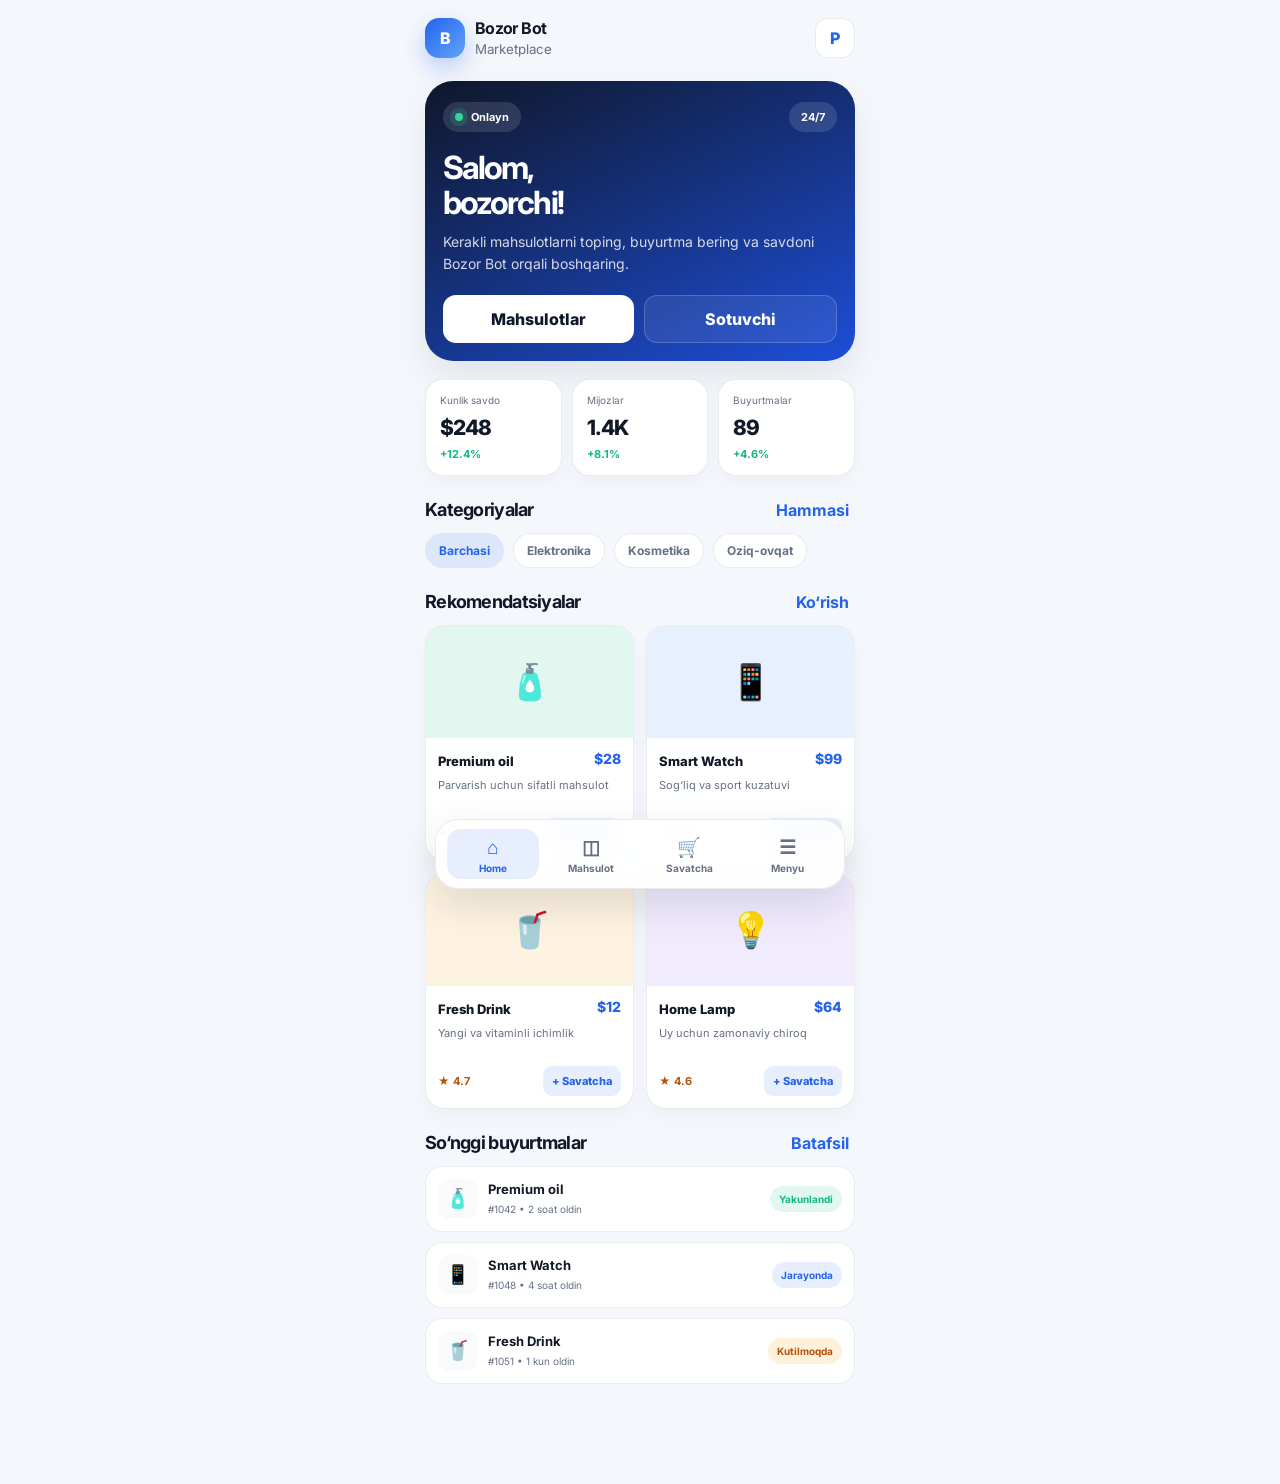
==== commit eb17d8b0: "Make index.html a standalone self-contained Bozor Bot marketplace preview with inline CSS and JavaSc" ====
--- a/index.html
+++ b/index.html
@@ -1,152 +1,64 @@
 <!DOCTYPE html>
 <html lang="uz">
-  <head>
-    <meta charset="UTF-8" />
-    <meta name="viewport" content="width=device-width, initial-scale=1.0" />
-    <title>Bozor Bot | Bosh sahifa</title>
-    <meta name="description" content="Bozor Bot marketplace and Telegram mini app" />
-    <link rel="preconnect" href="https://fonts.googleapis.com" />
-    <link rel="preconnect" href="https://fonts.gstatic.com" crossorigin />
-    <link href="https://fonts.googleapis.com/css2?family=Inter:wght@400;500;600;700;800&display=swap" rel="stylesheet" />
-    <link rel="stylesheet" href="styles.css" />
-  </head>
-  <body>
-    <div class="app-shell">
-      <header class="topbar">
-        <div class="brand">
-          <div class="brand-mark">B</div>
-          <div>
-            <div class="brand-name">Bozor Bot</div>
-            <div class="brand-sub">Market</div>
-          </div>
-        </div>
-        <button class="secondary-btn" id="profileButton">P</button>
-      </header>
+<head>
+  <meta charset="UTF-8" />
+  <meta name="viewport" content="width=device-width, initial-scale=1.0" />
+  <title>Bozor Bot — Marketplace</title>
+  <meta name="description" content="Bozor Bot marketplace" />
+  <link rel="preconnect" href="https://fonts.googleapis.com" />
+  <link rel="preconnect" href="https://fonts.gstatic.com" crossorigin />
+  <link href="https://fonts.googleapis.com/css2?family=Inter:wght@400;500;600;700;800&display=swap" rel="stylesheet" />
+  <style>
+    :root{--bg:#f4f7fb;--card:#fff;--text:#111827;--muted:#667085;--line:rgba(15,23,42,.08);--blue:#2563eb;--blue-soft:rgba(37,99,235,.11);--green:#10b981;--shadow:0 16px 34px rgba(15,23,42,.08)}
+    *{box-sizing:border-box}html,body{margin:0;min-height:100%;font-family:Inter,sans-serif;background:var(--bg);color:var(--text)}
+    body{display:flex;justify-content:center;padding:18px 14px 100px}.app{width:min(100%,430px)}
+    button{font:inherit;cursor:pointer}.top{display:flex;align-items:center;justify-content:space-between;margin-bottom:16px}.brand{display:flex;align-items:center;gap:10px}.logo{width:40px;height:40px;border-radius:14px;display:grid;place-items:center;background:linear-gradient(135deg,#2563eb,#60a5fa);color:#fff;font-weight:800;box-shadow:0 10px 22px #2563eb44}.brand b{display:block;letter-spacing:-.04em}.brand small{color:var(--muted)}
+    .profile{border:1px solid var(--line);background:var(--card);border-radius:13px;width:40px;height:40px;font-weight:800;color:var(--blue)}
+    .hero{padding:21px 18px 18px;border-radius:28px;color:#fff;background:linear-gradient(155deg,#0f172a,#1d4ed8);box-shadow:var(--shadow)}.hero-line{display:flex;justify-content:space-between;align-items:center;margin-bottom:18px}.pill{display:inline-flex;align-items:center;gap:8px;border-radius:999px;padding:8px 12px;background:#ffffff1f;font-size:11px;font-weight:700}.dot{width:8px;height:8px;background:#34d399;border-radius:50%;box-shadow:0 0 0 5px #34d3992b}.hero h1{font-size:32px;line-height:1.1;letter-spacing:-.06em;margin:0}.hero p{color:#ffffffd1;font-size:14px;line-height:1.55;margin:11px 0 0}.actions{display:flex;gap:10px;margin-top:20px}.actions button{flex:1;border:0;border-radius:13px;padding:13px;font-weight:800}.primary{background:#fff;color:#0f172a}.ghost{background:#ffffff14;color:#fff;border:1px solid #ffffff32!important}
+    .stats{display:grid;grid-template-columns:repeat(3,1fr);gap:10px;margin-top:18px}.card{background:var(--card);border:1px solid var(--line);border-radius:18px;padding:14px;box-shadow:0 8px 18px #0f172a08}.label{font-size:10px;color:var(--muted);margin-bottom:9px}.value{font-size:21px;font-weight:800;letter-spacing:-.05em}.up{font-size:11px;color:var(--green);font-weight:700;margin-top:7px}
+    section{margin-top:23px}.section-head{display:flex;justify-content:space-between;align-items:center;margin-bottom:12px}.section-head h2{font-size:18px;letter-spacing:-.04em;margin:0}.section-head button{border:0;background:transparent;color:var(--blue);font-weight:700}.chips{display:flex;gap:9px;overflow:auto;scrollbar-width:none}.chips::-webkit-scrollbar{display:none}.chip{white-space:nowrap;border:1px solid var(--line);background:var(--card);color:var(--muted);border-radius:999px;padding:9px 13px;font-size:12px;font-weight:700}.chip.active{background:var(--blue-soft);color:var(--blue);border-color:transparent}
+    .products{display:grid;grid-template-columns:repeat(2,1fr);gap:12px}.product{overflow:hidden;background:var(--card);border:1px solid var(--line);border-radius:20px;box-shadow:0 9px 18px #0f172a08}.visual{height:112px;display:grid;place-items:center;font-size:35px}.green{background:#10b9811f}.blue{background:#3b82f61f}.yellow{background:#f59e0b1f}.purple{background:#8b5cf61f}.product-body{padding:12px}.product-title{font-size:13px;font-weight:800}.product-price{color:var(--blue);font-size:14px;font-weight:800;float:right}.product p{color:var(--muted);font-size:11px;line-height:1.45;min-height:32px;margin:8px 0}.product-foot{display:flex;align-items:center;justify-content:space-between}.rating{color:#b45309;font-size:11px;font-weight:700}.add{border:0;border-radius:9px;padding:8px 9px;background:var(--blue-soft);color:var(--blue);font-size:11px;font-weight:800}
+    .orders{display:grid;gap:10px}.order{display:flex;align-items:center;justify-content:space-between;gap:10px;background:var(--card);border:1px solid var(--line);border-radius:17px;padding:12px}.order-left{display:flex;align-items:center;gap:10px}.order-icon{width:40px;height:40px;border-radius:12px;background:#f8fafc;display:grid;place-items:center;font-size:19px}.order strong{display:block;font-size:13px}.order small{color:var(--muted);font-size:10px}.status{border-radius:999px;padding:7px 9px;font-size:10px;font-weight:700;white-space:nowrap}.done{color:var(--green);background:#10b9811f}.process{color:var(--blue);background:var(--blue-soft)}.wait{color:#b45309;background:#f59e0b24}
+    .nav{position:fixed;bottom:11px;left:50%;transform:translateX(-50%);width:min(calc(100vw - 20px),410px);display:grid;grid-template-columns:repeat(4,1fr);gap:6px;padding:9px 11px;border:1px solid var(--line);border-radius:23px;background:#ffffffe8;backdrop-filter:blur(12px);box-shadow:0 16px 40px #0f172a1f}.nav button{border:0;background:transparent;color:var(--muted);border-radius:14px;padding:7px 3px 5px;font-size:10px;font-weight:700}.nav button span{display:block;font-size:19px;margin-bottom:3px}.nav button.active{background:var(--blue-soft);color:var(--blue)}.toast{position:fixed;left:50%;bottom:88px;transform:translateX(-50%) translateY(15px);opacity:0;background:#111827;color:#fff;border-radius:12px;padding:11px 15px;font-size:12px;transition:.25s;pointer-events:none}.toast.show{opacity:1;transform:translateX(-50%) translateY(0)}
+    @media(max-width:360px){.hero h1{font-size:28px}.stats{grid-template-columns:repeat(2,1fr)}.products{grid-template-columns:1fr}}
+  </style>
+</head>
+<body>
+  <main class="app">
+    <header class="top">
+      <div class="brand"><div class="logo">B</div><div><b>Bozor Bot</b><small>Marketplace</small></div></div>
+      <button class="profile" onclick="showToast('Profil keyinroq qo‘shiladi')">P</button>
+    </header>
 
-      <section class="hero-card">
-        <div class="hero-topline">
-          <span class="status-pill">
-            <span class="status-dot"></span>
-            Onlayn
-          </span>
-          <span class="mini-badge">24/7</span>
-        </div>
+    <section class="hero">
+      <div class="hero-line"><span class="pill"><i class="dot"></i> Onlayn</span><span class="pill">24/7</span></div>
+      <h1>Salom,<br>bozorchi!</h1>
+      <p>Kerakli mahsulotlarni toping, buyurtma bering va savdoni Bozor Bot orqali boshqaring.</p>
+      <div class="actions"><button class="primary" onclick="showToast('Mahsulotlar bo‘limi tez orada')">Mahsulotlar</button><button class="ghost" onclick="showToast('Sotuvchi paneli tez orada')">Sotuvchi</button></div>
+    </section>
 
-        <h1>Salom, bozorchi!</h1>
-        <p>
-          Bugungi mahsulotlar, tezkor buyurtmalar va yangi takliflar uchun Bozor Bot
-          ishlaydi.
-        </p>
+    <div class="stats"><div class="card"><div class="label">Kunlik savdo</div><div class="value">$248</div><div class="up">+12.4%</div></div><div class="card"><div class="label">Mijozlar</div><div class="value">1.4K</div><div class="up">+8.1%</div></div><div class="card"><div class="label">Buyurtmalar</div><div class="value">89</div><div class="up">+4.6%</div></div></div>
 
-        <div class="cta-row">
-          <a href="products.html" class="primary-btn">Mahsulotlar</a>
-          <a href="seller.html" class="ghost-btn">Sotuvchi</a>
-        </div>
-      </section>
+    <section><div class="section-head"><h2>Kategoriyalar</h2><button onclick="showToast('Barcha kategoriyalar')">Hammasi</button></div><div class="chips"><button class="chip active" onclick="selectCategory(this)">Barchasi</button><button class="chip" onclick="selectCategory(this)">Elektronika</button><button class="chip" onclick="selectCategory(this)">Kosmetika</button><button class="chip" onclick="selectCategory(this)">Oziq-ovqat</button></div></section>
 
-      <section class="stats-grid">
-        <article class="stat-card">
-          <div class="stat-label">Kunlik savdo</div>
-          <div class="stat-value">$248</div>
-          <div class="stat-trend up">+12.4%</div>
-        </article>
-        <article class="stat-card">
-          <div class="stat-label">Mijozlar</div>
-          <div class="stat-value">1.4K</div>
-          <div class="stat-trend up">+8.1%</div>
-        </article>
-        <article class="stat-card">
-          <div class="stat-label">Buyurtmalar</div>
-          <div class="stat-value">89</div>
-          <div class="stat-trend up">+4.6%</div>
-        </article>
-      </section>
+    <section><div class="section-head"><h2>Rekomendatsiyalar</h2><button onclick="showToast('Ko‘proq mahsulotlar')">Ko‘rish</button></div><div class="products">
+      <article class="product"><div class="visual green">🧴</div><div class="product-body"><span class="product-title">Premium oil</span><span class="product-price">$28</span><p>Parvarish uchun sifatli mahsulot</p><div class="product-foot"><span class="rating">★ 4.9</span><button class="add" onclick="addCart('Premium oil')">+ Savatcha</button></div></div></article>
+      <article class="product"><div class="visual blue">📱</div><div class="product-body"><span class="product-title">Smart Watch</span><span class="product-price">$99</span><p>Sog‘liq va sport kuzatuvi</p><div class="product-foot"><span class="rating">★ 4.8</span><button class="add" onclick="addCart('Smart Watch')">+ Savatcha</button></div></div></article>
+      <article class="product"><div class="visual yellow">🥤</div><div class="product-body"><span class="product-title">Fresh Drink</span><span class="product-price">$12</span><p>Yangi va vitaminli ichimlik</p><div class="product-foot"><span class="rating">★ 4.7</span><button class="add" onclick="addCart('Fresh Drink')">+ Savatcha</button></div></div></article>
+      <article class="product"><div class="visual purple">💡</div><div class="product-body"><span class="product-title">Home Lamp</span><span class="product-price">$64</span><p>Uy uchun zamonaviy chiroq</p><div class="product-foot"><span class="rating">★ 4.6</span><button class="add" onclick="addCart('Home Lamp')">+ Savatcha</button></div></div></article>
+    </div></section>
 
-      <section class="section-block">
-        <div class="section-head">
-          <h2>Kategoriyalar</h2>
-          <a href="products.html">Hammasi</a>
-        </div>
+    <section><div class="section-head"><h2>So‘nggi buyurtmalar</h2><button onclick="showToast('Buyurtmalar sahifasi')">Batafsil</button></div><div class="orders"><div class="order"><div class="order-left"><div class="order-icon">🧴</div><div><strong>Premium oil</strong><small>#1042 • 2 soat oldin</small></div></div><span class="status done">Yakunlandi</span></div><div class="order"><div class="order-left"><div class="order-icon">📱</div><div><strong>Smart Watch</strong><small>#1048 • 4 soat oldin</small></div></div><span class="status process">Jarayonda</span></div><div class="order"><div class="order-left"><div class="order-icon">🥤</div><div><strong>Fresh Drink</strong><small>#1051 • 1 kun oldin</small></div></div><span class="status wait">Kutilmoqda</span></div></div></section>
+  </main>
 
-        <div class="chip-row">
-          <button class="chip active">Barchasi</button>
-          <button class="chip">Elektronika</button>
-          <button class="chip">Kosmetika</button>
-          <button class="chip">Oziq-ovqat</button>
-        </div>
-      </section>
-
-      <section class="section-block">
-        <div class="section-head">
-          <h2>Rekomendatsiyalar</h2>
-          <a href="products.html">Ko‘rish</a>
-        </div>
-
-        <div class="product-grid" id="homeProducts"></div>
-      </section>
-
-      <section class="section-block">
-        <div class="section-head">
-          <h2>So‘nggi buyurtmalar</h2>
-          <a href="cart.html">Batafsil</a>
-        </div>
-
-        <div class="order-list">
-          <div class="order-item">
-            <div class="order-left">
-              <div class="order-icon">🧴</div>
-              <div>
-                <strong>Premium oil</strong>
-                <span>#1042 • 2 soat oldin</span>
-              </div>
-            </div>
-            <span class="status-tag success">Yakunlandi</span>
-          </div>
-
-          <div class="order-item">
-            <div class="order-left">
-              <div class="order-icon">📱</div>
-              <div>
-                <strong>Smart Watch</strong>
-                <span>#1048 • 4 soat oldin</span>
-              </div>
-            </div>
-            <span class="status-tag primary">Jarayonda</span>
-          </div>
-
-          <div class="order-item">
-            <div class="order-left">
-              <div class="order-icon">🥤</div>
-              <div>
-                <strong>Fresh Drink</strong>
-                <span>#1051 • 1 kun oldin</span>
-              </div>
-            </div>
-            <span class="status-tag warning">Kutilmoqda</span>
-          </div>
-        </div>
-      </section>
-    </div>
-
-    <nav class="bottom-nav" aria-label="Asosiy navigatsiya">
-      <a class="nav-item active" href="index.html">
-        <span class="nav-ico">⌂</span>
-        <span>Home</span>
-      </a>
-      <a class="nav-item" href="products.html">
-        <span class="nav-ico">◫</span>
-        <span>Mahsulot</span>
-      </a>
-      <a class="nav-item" href="cart.html">
-        <span class="nav-ico">🛒</span>
-        <span>Savatcha</span>
-      </a>
-      <a class="nav-item" href="admin.html">
-        <span class="nav-ico">☰</span>
-        <span>Menyu</span>
-      </a>
-    </nav>
-
-    <script src="script.js"></script>
-  </body>
+  <nav class="nav"><button class="active" onclick="nav(this,'Bosh sahifa')"><span>⌂</span>Home</button><button onclick="nav(this,'Mahsulotlar')"><span>◫</span>Mahsulot</button><button onclick="nav(this,'Savatcha')"><span>🛒</span>Savatcha <b id="count"></b></button><button onclick="nav(this,'Menyu')"><span>☰</span>Menyu</button></nav><div id="toast" class="toast"></div>
+  <script>
+    let cart=0,timer;
+    function showToast(text){const el=document.getElementById('toast');el.textContent=text;el.classList.add('show');clearTimeout(timer);timer=setTimeout(()=>el.classList.remove('show'),1800)}
+    function addCart(name){cart++;document.getElementById('count').textContent=cart;showToast(name+' savatchaga qo‘shildi')}
+    function nav(button,name){document.querySelectorAll('.nav button').forEach(x=>x.classList.remove('active'));button.classList.add('active');showToast(name)}
+    function selectCategory(button){document.querySelectorAll('.chip').forEach(x=>x.classList.remove('active'));button.classList.add('active');showToast(button.textContent+' kategoriyasi tanlandi')}
+    const tg=window.Telegram?.WebApp;if(tg){tg.ready();tg.expand();const user=tg.initDataUnsafe?.user;if(user?.first_name)document.querySelector('.hero h1').innerHTML='Salom,<br>'+user.first_name+'!'}
+  </script>
+</body>
 </html>
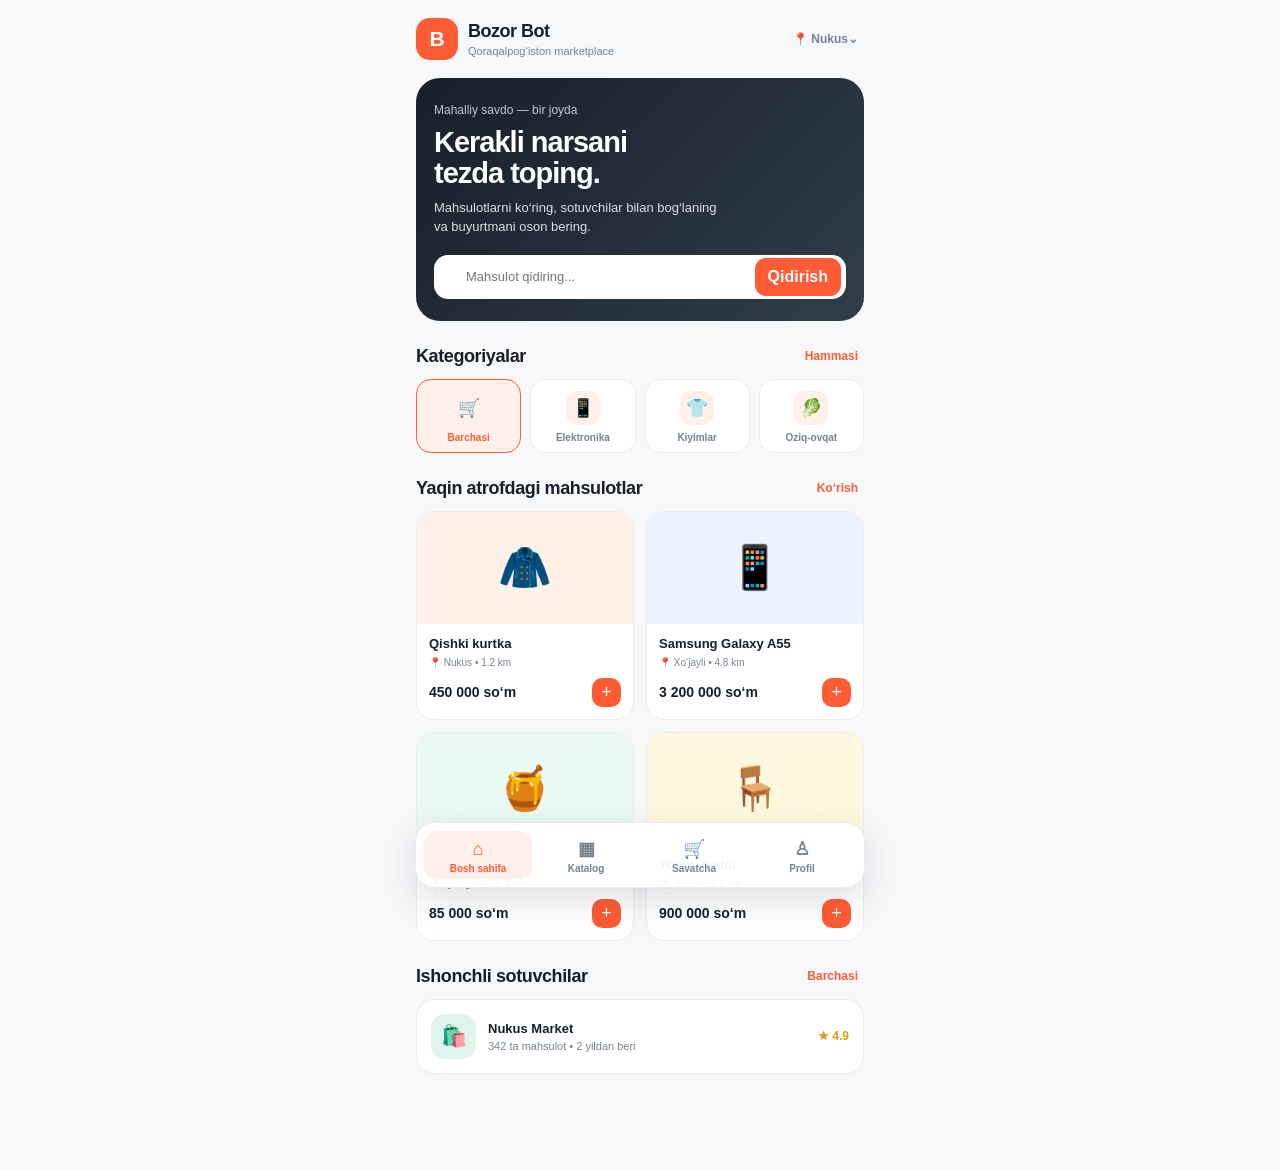
==== commit 00a954bf: "Build Bozor Bot marketplace homepage from scratch as a standalone HTML file." ====
--- a/index.html
+++ b/index.html
@@ -1,64 +1,138 @@
 <!DOCTYPE html>
 <html lang="uz">
 <head>
-  <meta charset="UTF-8" />
-  <meta name="viewport" content="width=device-width, initial-scale=1.0" />
-  <title>Bozor Bot — Marketplace</title>
-  <meta name="description" content="Bozor Bot marketplace" />
-  <link rel="preconnect" href="https://fonts.googleapis.com" />
-  <link rel="preconnect" href="https://fonts.gstatic.com" crossorigin />
-  <link href="https://fonts.googleapis.com/css2?family=Inter:wght@400;500;600;700;800&display=swap" rel="stylesheet" />
+  <meta charset="UTF-8">
+  <meta name="viewport" content="width=device-width, initial-scale=1.0">
+  <title>Bozor Bot — Qoraqalpog‘iston marketplace</title>
+  <meta name="description" content="Qoraqalpog‘iston uchun mahalliy marketplace">
   <style>
-    :root{--bg:#f4f7fb;--card:#fff;--text:#111827;--muted:#667085;--line:rgba(15,23,42,.08);--blue:#2563eb;--blue-soft:rgba(37,99,235,.11);--green:#10b981;--shadow:0 16px 34px rgba(15,23,42,.08)}
-    *{box-sizing:border-box}html,body{margin:0;min-height:100%;font-family:Inter,sans-serif;background:var(--bg);color:var(--text)}
-    body{display:flex;justify-content:center;padding:18px 14px 100px}.app{width:min(100%,430px)}
-    button{font:inherit;cursor:pointer}.top{display:flex;align-items:center;justify-content:space-between;margin-bottom:16px}.brand{display:flex;align-items:center;gap:10px}.logo{width:40px;height:40px;border-radius:14px;display:grid;place-items:center;background:linear-gradient(135deg,#2563eb,#60a5fa);color:#fff;font-weight:800;box-shadow:0 10px 22px #2563eb44}.brand b{display:block;letter-spacing:-.04em}.brand small{color:var(--muted)}
-    .profile{border:1px solid var(--line);background:var(--card);border-radius:13px;width:40px;height:40px;font-weight:800;color:var(--blue)}
-    .hero{padding:21px 18px 18px;border-radius:28px;color:#fff;background:linear-gradient(155deg,#0f172a,#1d4ed8);box-shadow:var(--shadow)}.hero-line{display:flex;justify-content:space-between;align-items:center;margin-bottom:18px}.pill{display:inline-flex;align-items:center;gap:8px;border-radius:999px;padding:8px 12px;background:#ffffff1f;font-size:11px;font-weight:700}.dot{width:8px;height:8px;background:#34d399;border-radius:50%;box-shadow:0 0 0 5px #34d3992b}.hero h1{font-size:32px;line-height:1.1;letter-spacing:-.06em;margin:0}.hero p{color:#ffffffd1;font-size:14px;line-height:1.55;margin:11px 0 0}.actions{display:flex;gap:10px;margin-top:20px}.actions button{flex:1;border:0;border-radius:13px;padding:13px;font-weight:800}.primary{background:#fff;color:#0f172a}.ghost{background:#ffffff14;color:#fff;border:1px solid #ffffff32!important}
-    .stats{display:grid;grid-template-columns:repeat(3,1fr);gap:10px;margin-top:18px}.card{background:var(--card);border:1px solid var(--line);border-radius:18px;padding:14px;box-shadow:0 8px 18px #0f172a08}.label{font-size:10px;color:var(--muted);margin-bottom:9px}.value{font-size:21px;font-weight:800;letter-spacing:-.05em}.up{font-size:11px;color:var(--green);font-weight:700;margin-top:7px}
-    section{margin-top:23px}.section-head{display:flex;justify-content:space-between;align-items:center;margin-bottom:12px}.section-head h2{font-size:18px;letter-spacing:-.04em;margin:0}.section-head button{border:0;background:transparent;color:var(--blue);font-weight:700}.chips{display:flex;gap:9px;overflow:auto;scrollbar-width:none}.chips::-webkit-scrollbar{display:none}.chip{white-space:nowrap;border:1px solid var(--line);background:var(--card);color:var(--muted);border-radius:999px;padding:9px 13px;font-size:12px;font-weight:700}.chip.active{background:var(--blue-soft);color:var(--blue);border-color:transparent}
-    .products{display:grid;grid-template-columns:repeat(2,1fr);gap:12px}.product{overflow:hidden;background:var(--card);border:1px solid var(--line);border-radius:20px;box-shadow:0 9px 18px #0f172a08}.visual{height:112px;display:grid;place-items:center;font-size:35px}.green{background:#10b9811f}.blue{background:#3b82f61f}.yellow{background:#f59e0b1f}.purple{background:#8b5cf61f}.product-body{padding:12px}.product-title{font-size:13px;font-weight:800}.product-price{color:var(--blue);font-size:14px;font-weight:800;float:right}.product p{color:var(--muted);font-size:11px;line-height:1.45;min-height:32px;margin:8px 0}.product-foot{display:flex;align-items:center;justify-content:space-between}.rating{color:#b45309;font-size:11px;font-weight:700}.add{border:0;border-radius:9px;padding:8px 9px;background:var(--blue-soft);color:var(--blue);font-size:11px;font-weight:800}
-    .orders{display:grid;gap:10px}.order{display:flex;align-items:center;justify-content:space-between;gap:10px;background:var(--card);border:1px solid var(--line);border-radius:17px;padding:12px}.order-left{display:flex;align-items:center;gap:10px}.order-icon{width:40px;height:40px;border-radius:12px;background:#f8fafc;display:grid;place-items:center;font-size:19px}.order strong{display:block;font-size:13px}.order small{color:var(--muted);font-size:10px}.status{border-radius:999px;padding:7px 9px;font-size:10px;font-weight:700;white-space:nowrap}.done{color:var(--green);background:#10b9811f}.process{color:var(--blue);background:var(--blue-soft)}.wait{color:#b45309;background:#f59e0b24}
-    .nav{position:fixed;bottom:11px;left:50%;transform:translateX(-50%);width:min(calc(100vw - 20px),410px);display:grid;grid-template-columns:repeat(4,1fr);gap:6px;padding:9px 11px;border:1px solid var(--line);border-radius:23px;background:#ffffffe8;backdrop-filter:blur(12px);box-shadow:0 16px 40px #0f172a1f}.nav button{border:0;background:transparent;color:var(--muted);border-radius:14px;padding:7px 3px 5px;font-size:10px;font-weight:700}.nav button span{display:block;font-size:19px;margin-bottom:3px}.nav button.active{background:var(--blue-soft);color:var(--blue)}.toast{position:fixed;left:50%;bottom:88px;transform:translateX(-50%) translateY(15px);opacity:0;background:#111827;color:#fff;border-radius:12px;padding:11px 15px;font-size:12px;transition:.25s;pointer-events:none}.toast.show{opacity:1;transform:translateX(-50%) translateY(0)}
-    @media(max-width:360px){.hero h1{font-size:28px}.stats{grid-template-columns:repeat(2,1fr)}.products{grid-template-columns:1fr}}
+    :root {
+      --bg: #f7f8fa;
+      --surface: #ffffff;
+      --text: #17202a;
+      --muted: #78838f;
+      --line: #e9edf1;
+      --primary: #ff5c35;
+      --primary-dark: #e34620;
+      --soft: #fff0eb;
+      --green: #18a673;
+      --radius: 18px;
+    }
+
+    * { box-sizing: border-box; }
+    body { margin: 0; background: var(--bg); color: var(--text); font-family: Arial, sans-serif; }
+    button, input, select { font: inherit; }
+    button { cursor: pointer; }
+    .app { width: min(100%, 480px); min-height: 100vh; margin: auto; padding: 18px 16px 95px; }
+
+    .topbar { display: flex; align-items: center; justify-content: space-between; gap: 12px; margin-bottom: 18px; }
+    .brand { display: flex; align-items: center; gap: 10px; }
+    .logo { width: 42px; height: 42px; display: grid; place-items: center; border-radius: 14px; color: #fff; background: var(--primary); font-size: 21px; font-weight: 800; }
+    .brand-title { font-size: 18px; font-weight: 800; letter-spacing: -0.5px; }
+    .brand-subtitle { margin-top: 3px; color: var(--muted); font-size: 11px; }
+    .location { border: 0; background: transparent; color: var(--muted); font-size: 12px; font-weight: 700; }
+
+    .welcome { padding: 22px 18px; border-radius: 24px; color: #fff; background: linear-gradient(135deg, #17202a, #303d4b); }
+    .welcome small { color: #bec8d1; font-size: 12px; }
+    .welcome h1 { margin: 9px 0 8px; font-size: 29px; line-height: 1.08; letter-spacing: -1px; }
+    .welcome p { max-width: 290px; margin: 0; color: #d9e0e6; font-size: 13px; line-height: 1.5; }
+    .search { display: flex; align-items: center; gap: 8px; margin-top: 18px; padding: 3px 5px 3px 14px; border-radius: 14px; background: #fff; }
+    .search input { width: 100%; padding: 11px 0; border: 0; outline: 0; color: var(--text); font-size: 13px; }
+    .search button { padding: 10px 13px; border: 0; border-radius: 11px; color: #fff; background: var(--primary); font-weight: 800; }
+
+    .section { margin-top: 25px; }
+    .section-head { display: flex; align-items: center; justify-content: space-between; margin-bottom: 12px; }
+    .section-head h2 { margin: 0; font-size: 18px; letter-spacing: -0.4px; }
+    .section-head button { border: 0; background: transparent; color: var(--primary); font-size: 12px; font-weight: 700; }
+
+    .categories { display: grid; grid-template-columns: repeat(4, 1fr); gap: 9px; }
+    .category { padding: 11px 4px 9px; border: 1px solid var(--line); border-radius: 15px; background: var(--surface); color: var(--muted); font-size: 10px; font-weight: 700; text-align: center; }
+    .category-icon { width: 34px; height: 34px; display: grid; place-items: center; margin: 0 auto 7px; border-radius: 11px; background: var(--soft); font-size: 18px; }
+    .category.active { border-color: var(--primary); color: var(--primary); background: var(--soft); }
+
+    .products { display: grid; grid-template-columns: repeat(2, 1fr); gap: 12px; }
+    .product { overflow: hidden; border: 1px solid var(--line); border-radius: var(--radius); background: var(--surface); }
+    .product-image { height: 112px; display: grid; place-items: center; background: #eef3f7; font-size: 43px; }
+    .product-image.orange { background: #fff0e8; }
+    .product-image.blue { background: #eaf3ff; }
+    .product-image.green { background: #eaf9f2; }
+    .product-image.yellow { background: #fff8df; }
+    .product-body { padding: 12px; }
+    .product-name { margin-bottom: 6px; font-size: 13px; font-weight: 800; }
+    .product-place { margin-bottom: 10px; color: var(--muted); font-size: 10px; }
+    .product-bottom { display: flex; align-items: center; justify-content: space-between; gap: 6px; }
+    .price { color: var(--text); font-size: 14px; font-weight: 800; }
+    .add { width: 29px; height: 29px; border: 0; border-radius: 10px; color: #fff; background: var(--primary); font-size: 18px; line-height: 1; }
+
+    .seller-card { display: flex; align-items: center; gap: 12px; padding: 14px; border: 1px solid var(--line); border-radius: var(--radius); background: var(--surface); }
+    .seller-avatar { width: 45px; height: 45px; display: grid; place-items: center; border-radius: 14px; background: #dff5eb; font-size: 21px; }
+    .seller-name { margin-bottom: 4px; font-size: 13px; font-weight: 800; }
+    .seller-info { color: var(--muted); font-size: 11px; }
+    .seller-rating { margin-left: auto; color: #e09a17; font-size: 12px; font-weight: 800; }
+
+    .bottom-nav { position: fixed; z-index: 5; bottom: 12px; left: 50%; display: grid; grid-template-columns: repeat(4, 1fr); width: min(calc(100% - 24px), 450px); padding: 8px; transform: translateX(-50%); border: 1px solid var(--line); border-radius: 20px; background: rgba(255,255,255,.94); box-shadow: 0 12px 35px rgba(23,32,42,.14); }
+    .nav-item { padding: 7px 3px 5px; border: 0; border-radius: 13px; color: var(--muted); background: transparent; font-size: 10px; font-weight: 700; text-align: center; }
+    .nav-item span { display: block; margin-bottom: 3px; font-size: 18px; }
+    .nav-item.active { color: var(--primary); background: var(--soft); }
+    .toast { position: fixed; z-index: 10; bottom: 87px; left: 50%; display: none; padding: 11px 15px; transform: translateX(-50%); border-radius: 12px; color: #fff; background: #17202a; font-size: 12px; white-space: nowrap; }
+    .toast.show { display: block; }
+
+    @media (max-width: 350px) { .categories { grid-template-columns: repeat(2, 1fr); } .products { grid-template-columns: 1fr; } }
   </style>
 </head>
 <body>
   <main class="app">
-    <header class="top">
-      <div class="brand"><div class="logo">B</div><div><b>Bozor Bot</b><small>Marketplace</small></div></div>
-      <button class="profile" onclick="showToast('Profil keyinroq qo‘shiladi')">P</button>
+    <header class="topbar">
+      <div class="brand">
+        <div class="logo">B</div>
+        <div><div class="brand-title">Bozor Bot</div><div class="brand-subtitle">Qoraqalpog‘iston marketplace</div></div>
+      </div>
+      <button class="location" onclick="notify('Hudud: Nukus')">📍 Nukus⌄</button>
     </header>
 
-    <section class="hero">
-      <div class="hero-line"><span class="pill"><i class="dot"></i> Onlayn</span><span class="pill">24/7</span></div>
-      <h1>Salom,<br>bozorchi!</h1>
-      <p>Kerakli mahsulotlarni toping, buyurtma bering va savdoni Bozor Bot orqali boshqaring.</p>
-      <div class="actions"><button class="primary" onclick="showToast('Mahsulotlar bo‘limi tez orada')">Mahsulotlar</button><button class="ghost" onclick="showToast('Sotuvchi paneli tez orada')">Sotuvchi</button></div>
+    <section class="welcome">
+      <small>Mahalliy savdo — bir joyda</small>
+      <h1>Kerakli narsani<br>tezda toping.</h1>
+      <p>Mahsulotlarni ko‘ring, sotuvchilar bilan bog‘laning va buyurtmani oson bering.</p>
+      <div class="search"><span>⌕</span><input id="searchInput" type="search" placeholder="Mahsulot qidiring..."><button onclick="searchProducts()">Qidirish</button></div>
     </section>
 
-    <div class="stats"><div class="card"><div class="label">Kunlik savdo</div><div class="value">$248</div><div class="up">+12.4%</div></div><div class="card"><div class="label">Mijozlar</div><div class="value">1.4K</div><div class="up">+8.1%</div></div><div class="card"><div class="label">Buyurtmalar</div><div class="value">89</div><div class="up">+4.6%</div></div></div>
+    <section class="section">
+      <div class="section-head"><h2>Kategoriyalar</h2><button onclick="notify('Barcha kategoriyalar tez orada')">Hammasi</button></div>
+      <div class="categories">
+        <button class="category active" onclick="chooseCategory(this)"><div class="category-icon">🛒</div>Barchasi</button>
+        <button class="category" onclick="chooseCategory(this)"><div class="category-icon">📱</div>Elektronika</button>
+        <button class="category" onclick="chooseCategory(this)"><div class="category-icon">👕</div>Kiyimlar</button>
+        <button class="category" onclick="chooseCategory(this)"><div class="category-icon">🥬</div>Oziq-ovqat</button>
+      </div>
+    </section>
 
-    <section><div class="section-head"><h2>Kategoriyalar</h2><button onclick="showToast('Barcha kategoriyalar')">Hammasi</button></div><div class="chips"><button class="chip active" onclick="selectCategory(this)">Barchasi</button><button class="chip" onclick="selectCategory(this)">Elektronika</button><button class="chip" onclick="selectCategory(this)">Kosmetika</button><button class="chip" onclick="selectCategory(this)">Oziq-ovqat</button></div></section>
+    <section class="section">
+      <div class="section-head"><h2>Yaqin atrofdagi mahsulotlar</h2><button onclick="notify('Barcha mahsulotlar tez orada')">Ko‘rish</button></div>
+      <div class="products" id="products">
+        <article class="product"><div class="product-image orange">🧥</div><div class="product-body"><div class="product-name">Qishki kurtka</div><div class="product-place">📍 Nukus • 1.2 km</div><div class="product-bottom"><span class="price">450 000 so‘m</span><button class="add" onclick="addProduct('Qishki kurtka')">+</button></div></div></article>
+        <article class="product"><div class="product-image blue">📱</div><div class="product-body"><div class="product-name">Samsung Galaxy A55</div><div class="product-place">📍 Xo‘jayli • 4.8 km</div><div class="product-bottom"><span class="price">3 200 000 so‘m</span><button class="add" onclick="addProduct('Samsung Galaxy A55')">+</button></div></div></article>
+        <article class="product"><div class="product-image green">🍯</div><div class="product-body"><div class="product-name">Tabiiy asal</div><div class="product-place">📍 Qo‘ng‘irot • 8.4 km</div><div class="product-bottom"><span class="price">85 000 so‘m</span><button class="add" onclick="addProduct('Tabiiy asal')">+</button></div></div></article>
+        <article class="product"><div class="product-image yellow">🪑</div><div class="product-body"><div class="product-name">Yog‘och stol</div><div class="product-place">📍 Nukus • 2.1 km</div><div class="product-bottom"><span class="price">900 000 so‘m</span><button class="add" onclick="addProduct('Yog‘och stol')">+</button></div></div></article>
+      </div>
+    </section>
 
-    <section><div class="section-head"><h2>Rekomendatsiyalar</h2><button onclick="showToast('Ko‘proq mahsulotlar')">Ko‘rish</button></div><div class="products">
-      <article class="product"><div class="visual green">🧴</div><div class="product-body"><span class="product-title">Premium oil</span><span class="product-price">$28</span><p>Parvarish uchun sifatli mahsulot</p><div class="product-foot"><span class="rating">★ 4.9</span><button class="add" onclick="addCart('Premium oil')">+ Savatcha</button></div></div></article>
-      <article class="product"><div class="visual blue">📱</div><div class="product-body"><span class="product-title">Smart Watch</span><span class="product-price">$99</span><p>Sog‘liq va sport kuzatuvi</p><div class="product-foot"><span class="rating">★ 4.8</span><button class="add" onclick="addCart('Smart Watch')">+ Savatcha</button></div></div></article>
-      <article class="product"><div class="visual yellow">🥤</div><div class="product-body"><span class="product-title">Fresh Drink</span><span class="product-price">$12</span><p>Yangi va vitaminli ichimlik</p><div class="product-foot"><span class="rating">★ 4.7</span><button class="add" onclick="addCart('Fresh Drink')">+ Savatcha</button></div></div></article>
-      <article class="product"><div class="visual purple">💡</div><div class="product-body"><span class="product-title">Home Lamp</span><span class="product-price">$64</span><p>Uy uchun zamonaviy chiroq</p><div class="product-foot"><span class="rating">★ 4.6</span><button class="add" onclick="addCart('Home Lamp')">+ Savatcha</button></div></div></article>
-    </div></section>
-
-    <section><div class="section-head"><h2>So‘nggi buyurtmalar</h2><button onclick="showToast('Buyurtmalar sahifasi')">Batafsil</button></div><div class="orders"><div class="order"><div class="order-left"><div class="order-icon">🧴</div><div><strong>Premium oil</strong><small>#1042 • 2 soat oldin</small></div></div><span class="status done">Yakunlandi</span></div><div class="order"><div class="order-left"><div class="order-icon">📱</div><div><strong>Smart Watch</strong><small>#1048 • 4 soat oldin</small></div></div><span class="status process">Jarayonda</span></div><div class="order"><div class="order-left"><div class="order-icon">🥤</div><div><strong>Fresh Drink</strong><small>#1051 • 1 kun oldin</small></div></div><span class="status wait">Kutilmoqda</span></div></div></section>
+    <section class="section">
+      <div class="section-head"><h2>Ishonchli sotuvchilar</h2><button onclick="notify('Sotuvchilar bo‘limi tez orada')">Barchasi</button></div>
+      <div class="seller-card"><div class="seller-avatar">🛍️</div><div><div class="seller-name">Nukus Market</div><div class="seller-info">342 ta mahsulot • 2 yildan beri</div></div><div class="seller-rating">★ 4.9</div></div>
+    </section>
   </main>
 
-  <nav class="nav"><button class="active" onclick="nav(this,'Bosh sahifa')"><span>⌂</span>Home</button><button onclick="nav(this,'Mahsulotlar')"><span>◫</span>Mahsulot</button><button onclick="nav(this,'Savatcha')"><span>🛒</span>Savatcha <b id="count"></b></button><button onclick="nav(this,'Menyu')"><span>☰</span>Menyu</button></nav><div id="toast" class="toast"></div>
+  <nav class="bottom-nav"><button class="nav-item active" onclick="navigate(this,'Bosh sahifa')"><span>⌂</span>Bosh sahifa</button><button class="nav-item" onclick="navigate(this,'Katalog')"><span>▦</span>Katalog</button><button class="nav-item" onclick="navigate(this,'Savatcha')"><span>🛒</span>Savatcha <b id="cartCount"></b></button><button class="nav-item" onclick="navigate(this,'Profil')"><span>♙</span>Profil</button></nav>
+  <div id="toast" class="toast"></div>
   <script>
-    let cart=0,timer;
-    function showToast(text){const el=document.getElementById('toast');el.textContent=text;el.classList.add('show');clearTimeout(timer);timer=setTimeout(()=>el.classList.remove('show'),1800)}
-    function addCart(name){cart++;document.getElementById('count').textContent=cart;showToast(name+' savatchaga qo‘shildi')}
-    function nav(button,name){document.querySelectorAll('.nav button').forEach(x=>x.classList.remove('active'));button.classList.add('active');showToast(name)}
-    function selectCategory(button){document.querySelectorAll('.chip').forEach(x=>x.classList.remove('active'));button.classList.add('active');showToast(button.textContent+' kategoriyasi tanlandi')}
-    const tg=window.Telegram?.WebApp;if(tg){tg.ready();tg.expand();const user=tg.initDataUnsafe?.user;if(user?.first_name)document.querySelector('.hero h1').innerHTML='Salom,<br>'+user.first_name+'!'}
+    let cart = 0;
+    let toastTimer;
+    function notify(message) { const toast = document.getElementById('toast'); toast.textContent = message; toast.classList.add('show'); clearTimeout(toastTimer); toastTimer = setTimeout(() => toast.classList.remove('show'), 1800); }
+    function addProduct(name) { cart++; document.getElementById('cartCount').textContent = cart; notify(name + ' savatchaga qo‘shildi'); }
+    function navigate(button, title) { document.querySelectorAll('.nav-item').forEach(item => item.classList.remove('active')); button.classList.add('active'); notify(title + ' bo‘limi'); }
+    function chooseCategory(button) { document.querySelectorAll('.category').forEach(item => item.classList.remove('active')); button.classList.add('active'); notify(button.textContent.trim() + ' tanlandi'); }
+    function searchProducts() { const value = document.getElementById('searchInput').value.trim(); notify(value ? '“' + value + '” qidirilmoqda' : 'Mahsulot nomini kiriting'); }
   </script>
 </body>
 </html>
